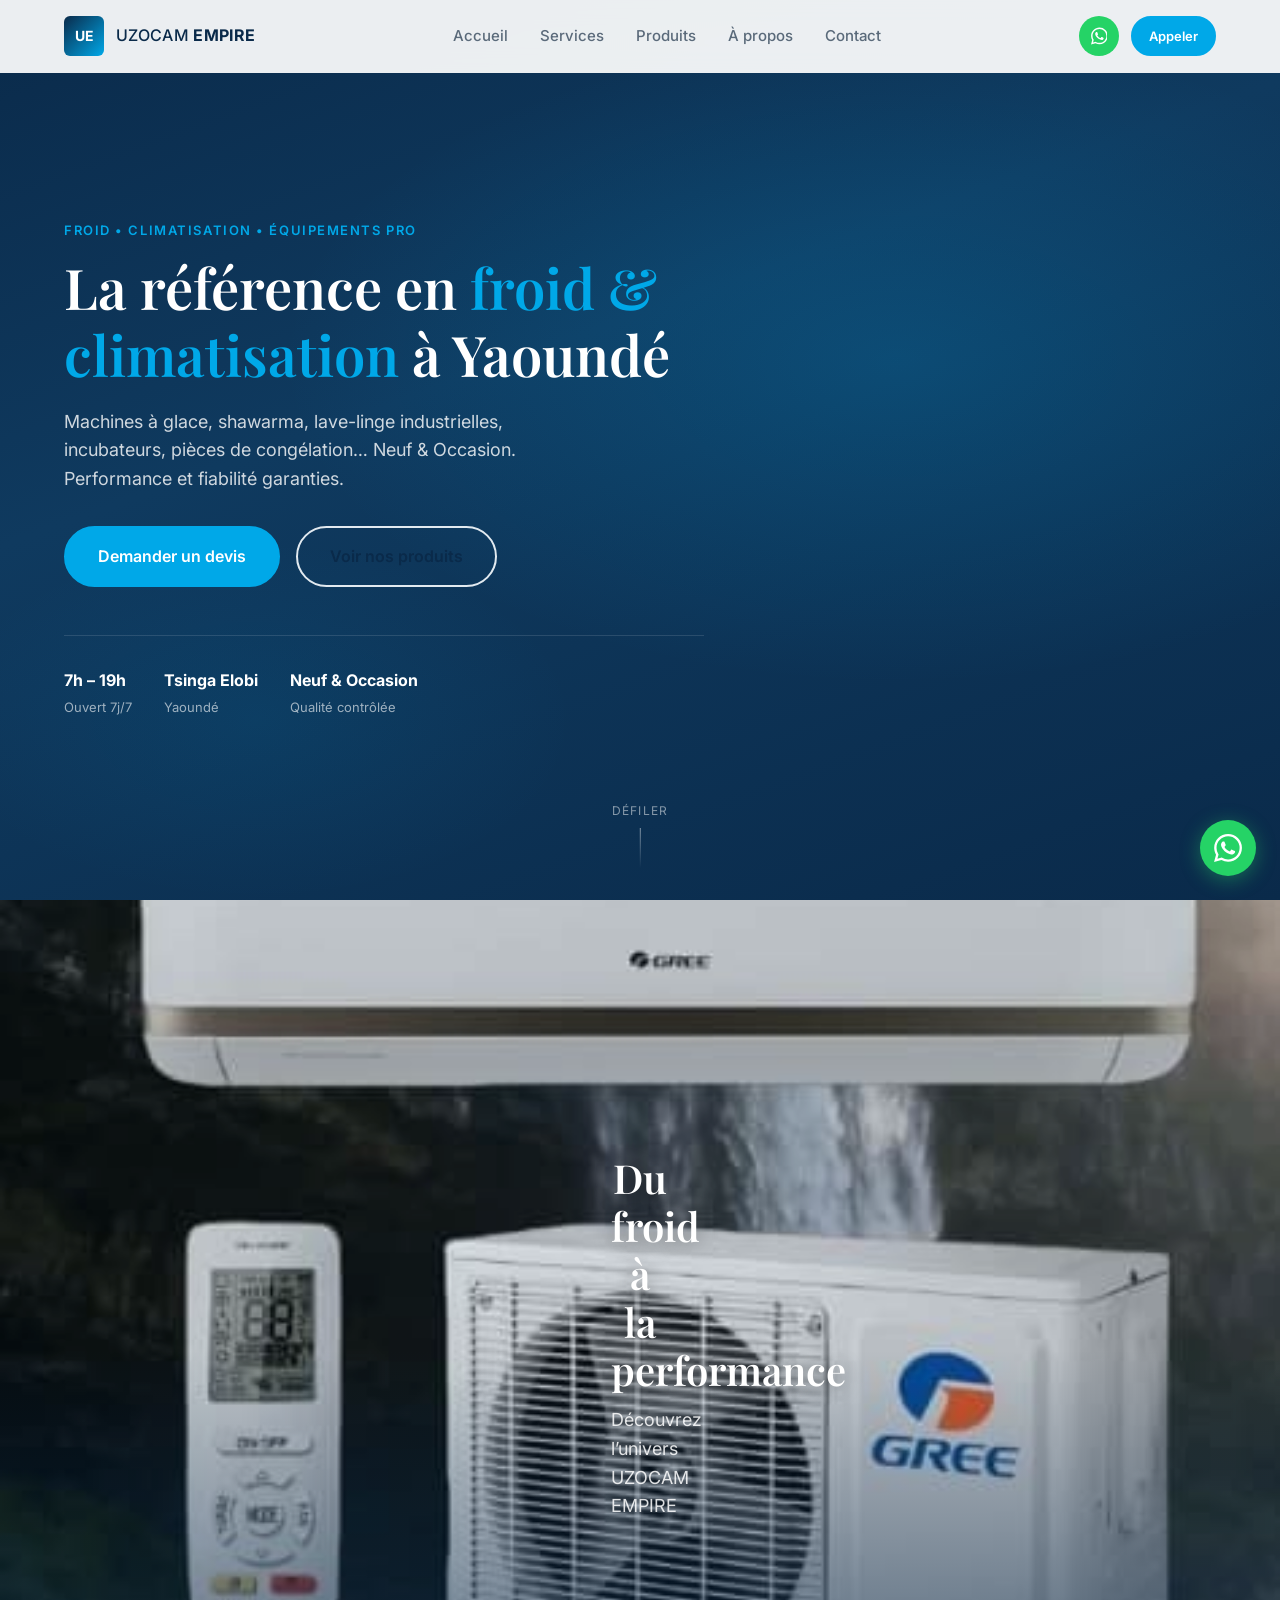
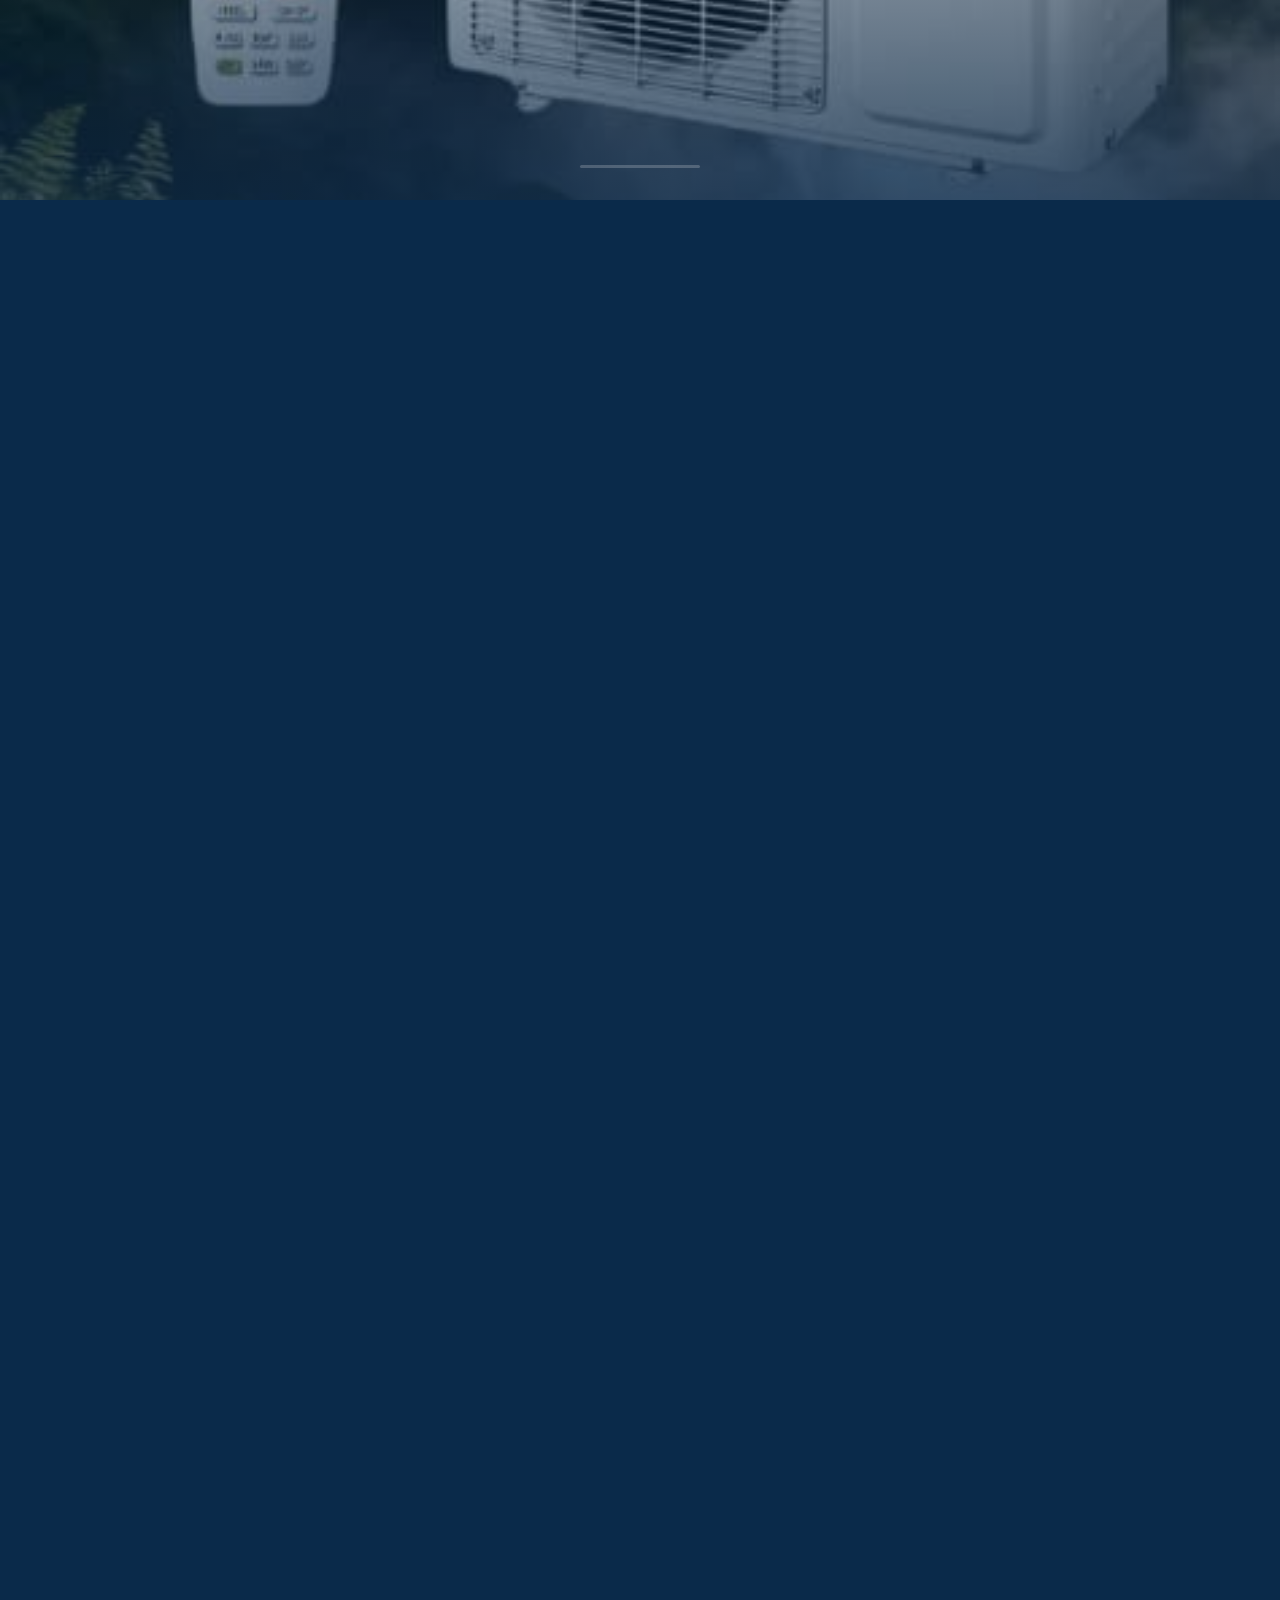
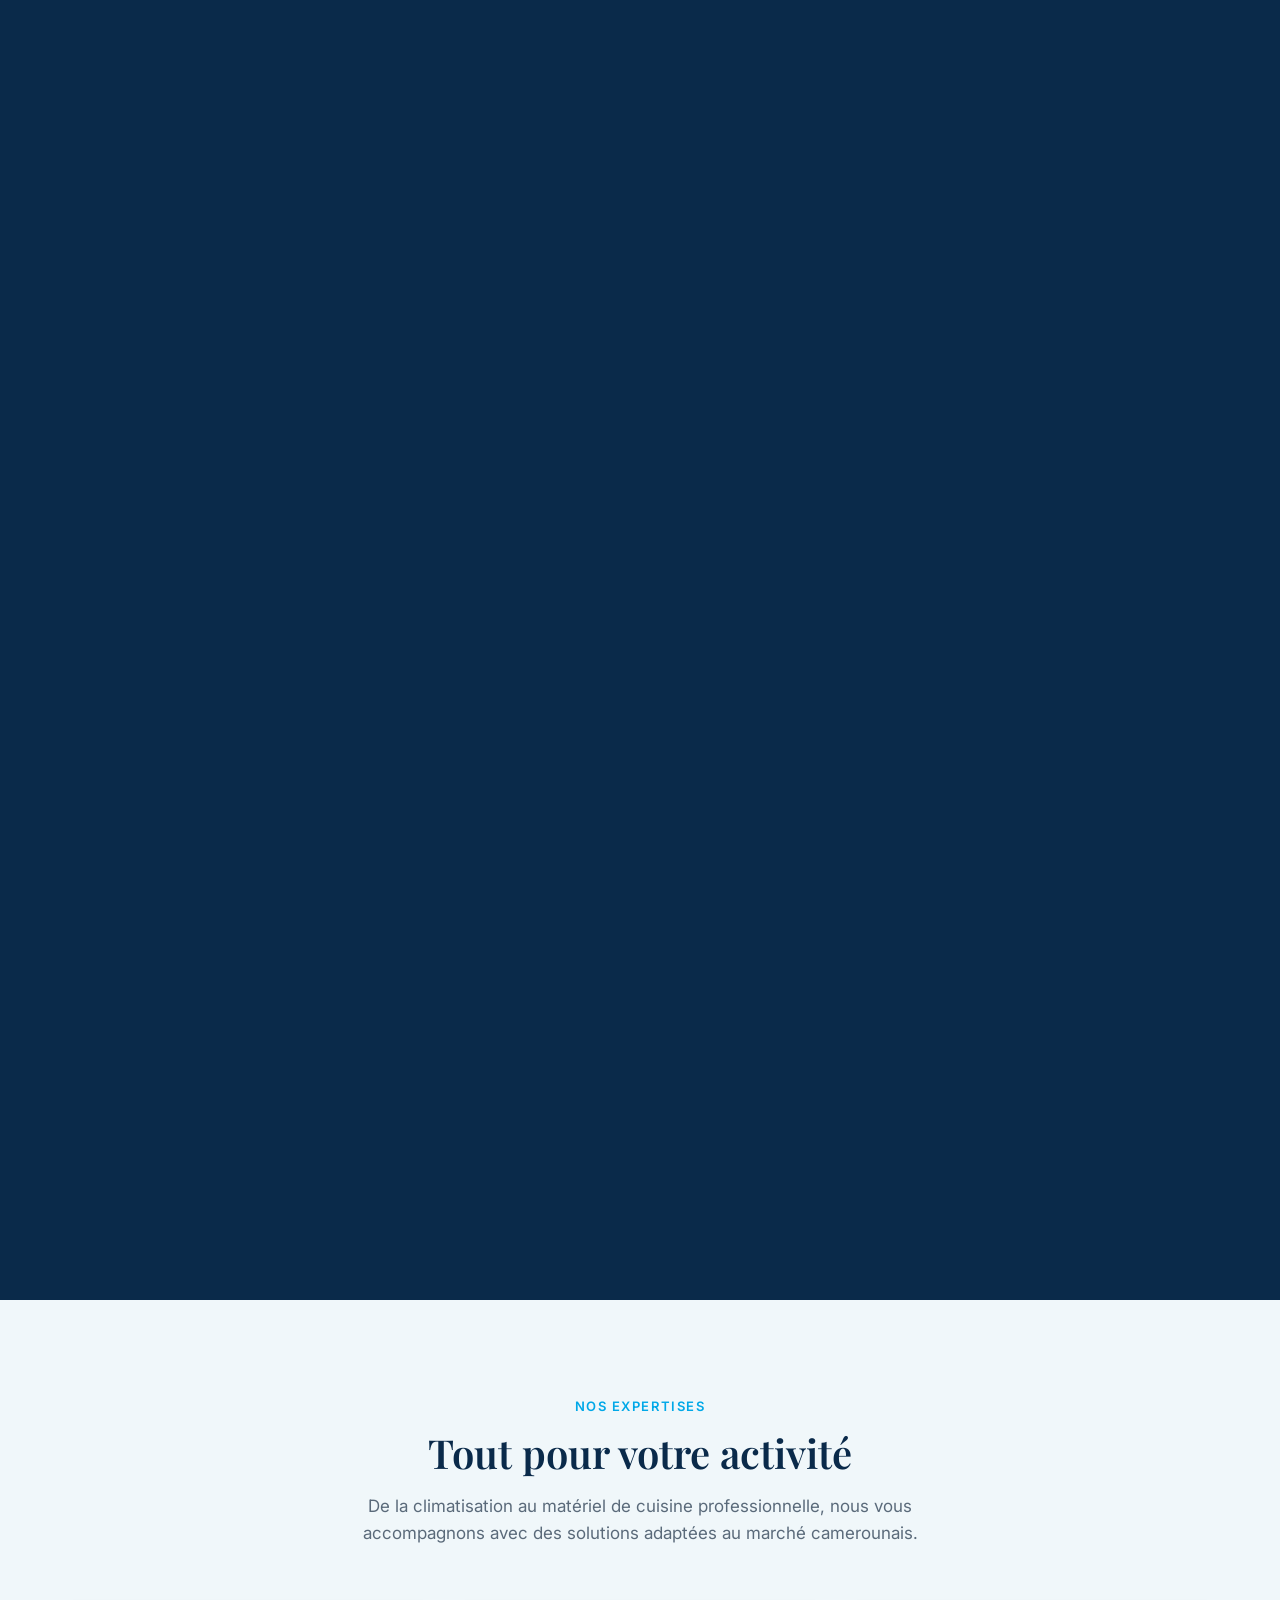
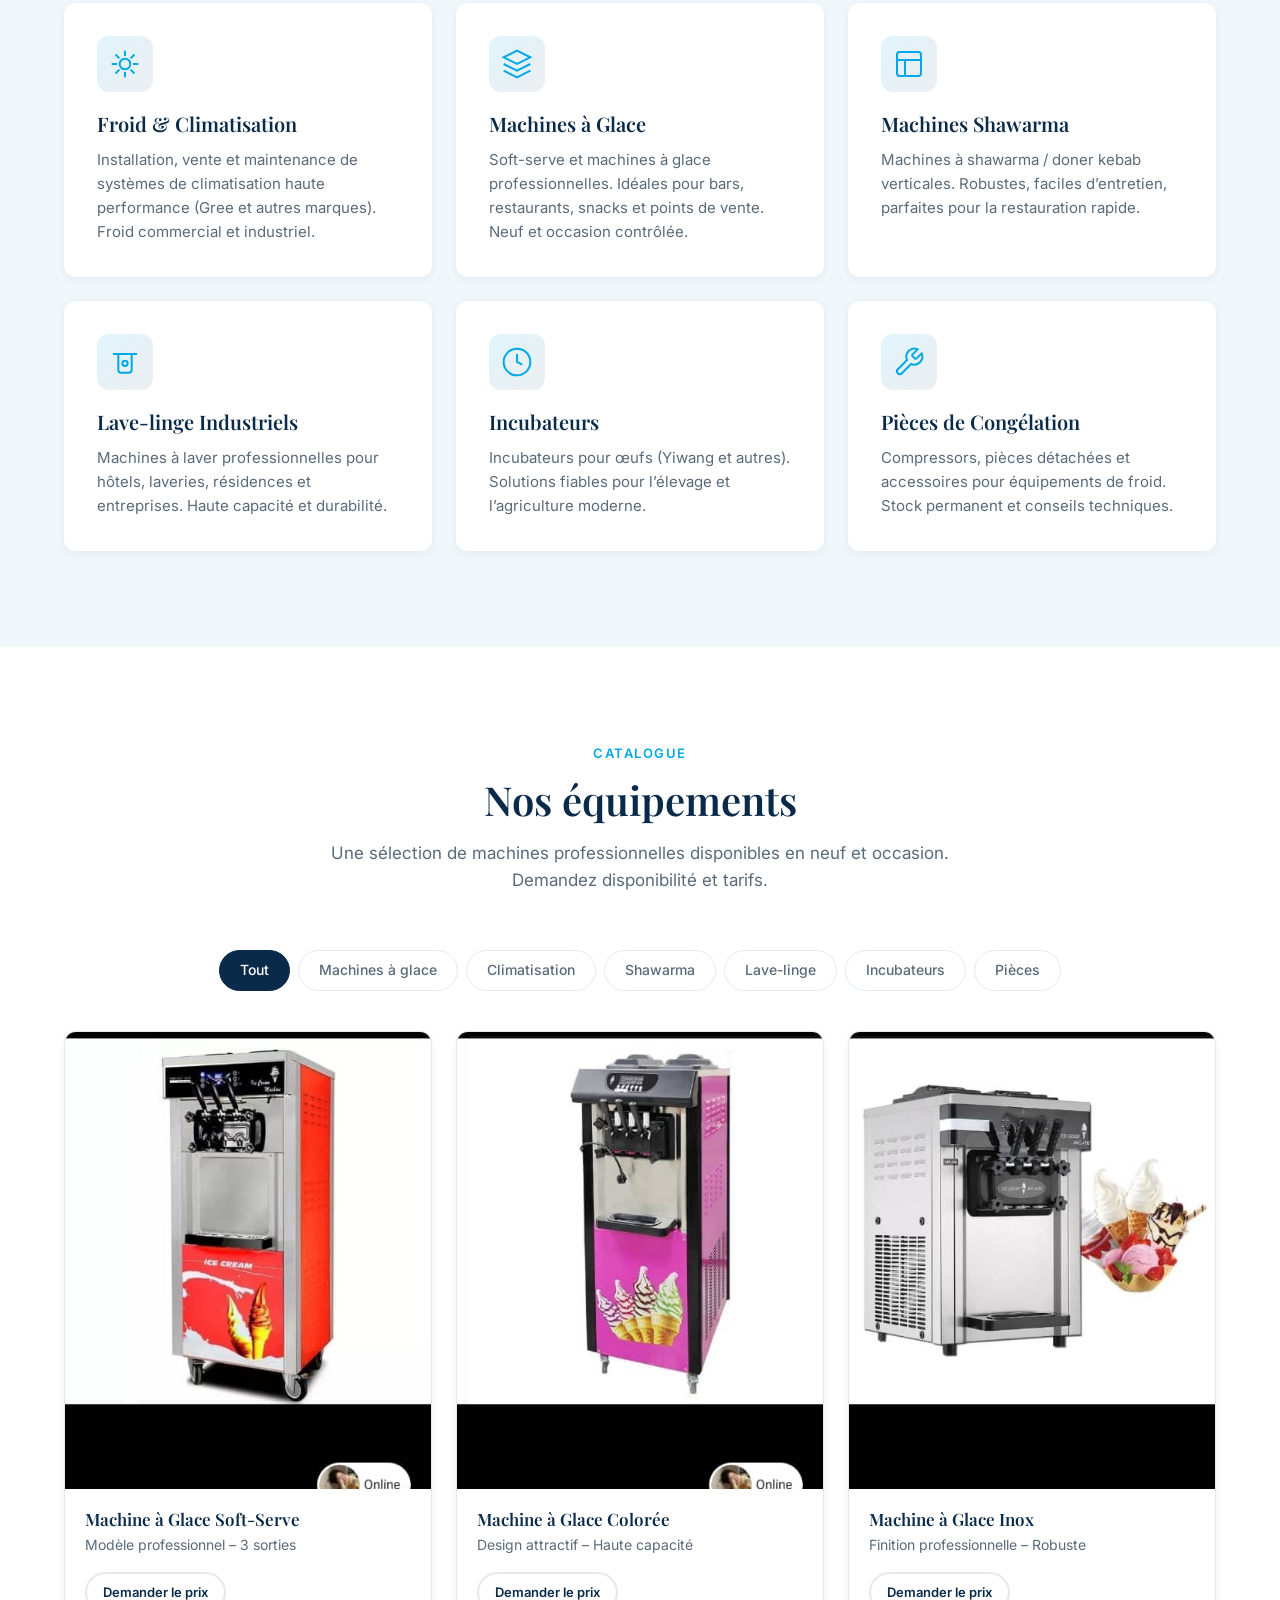
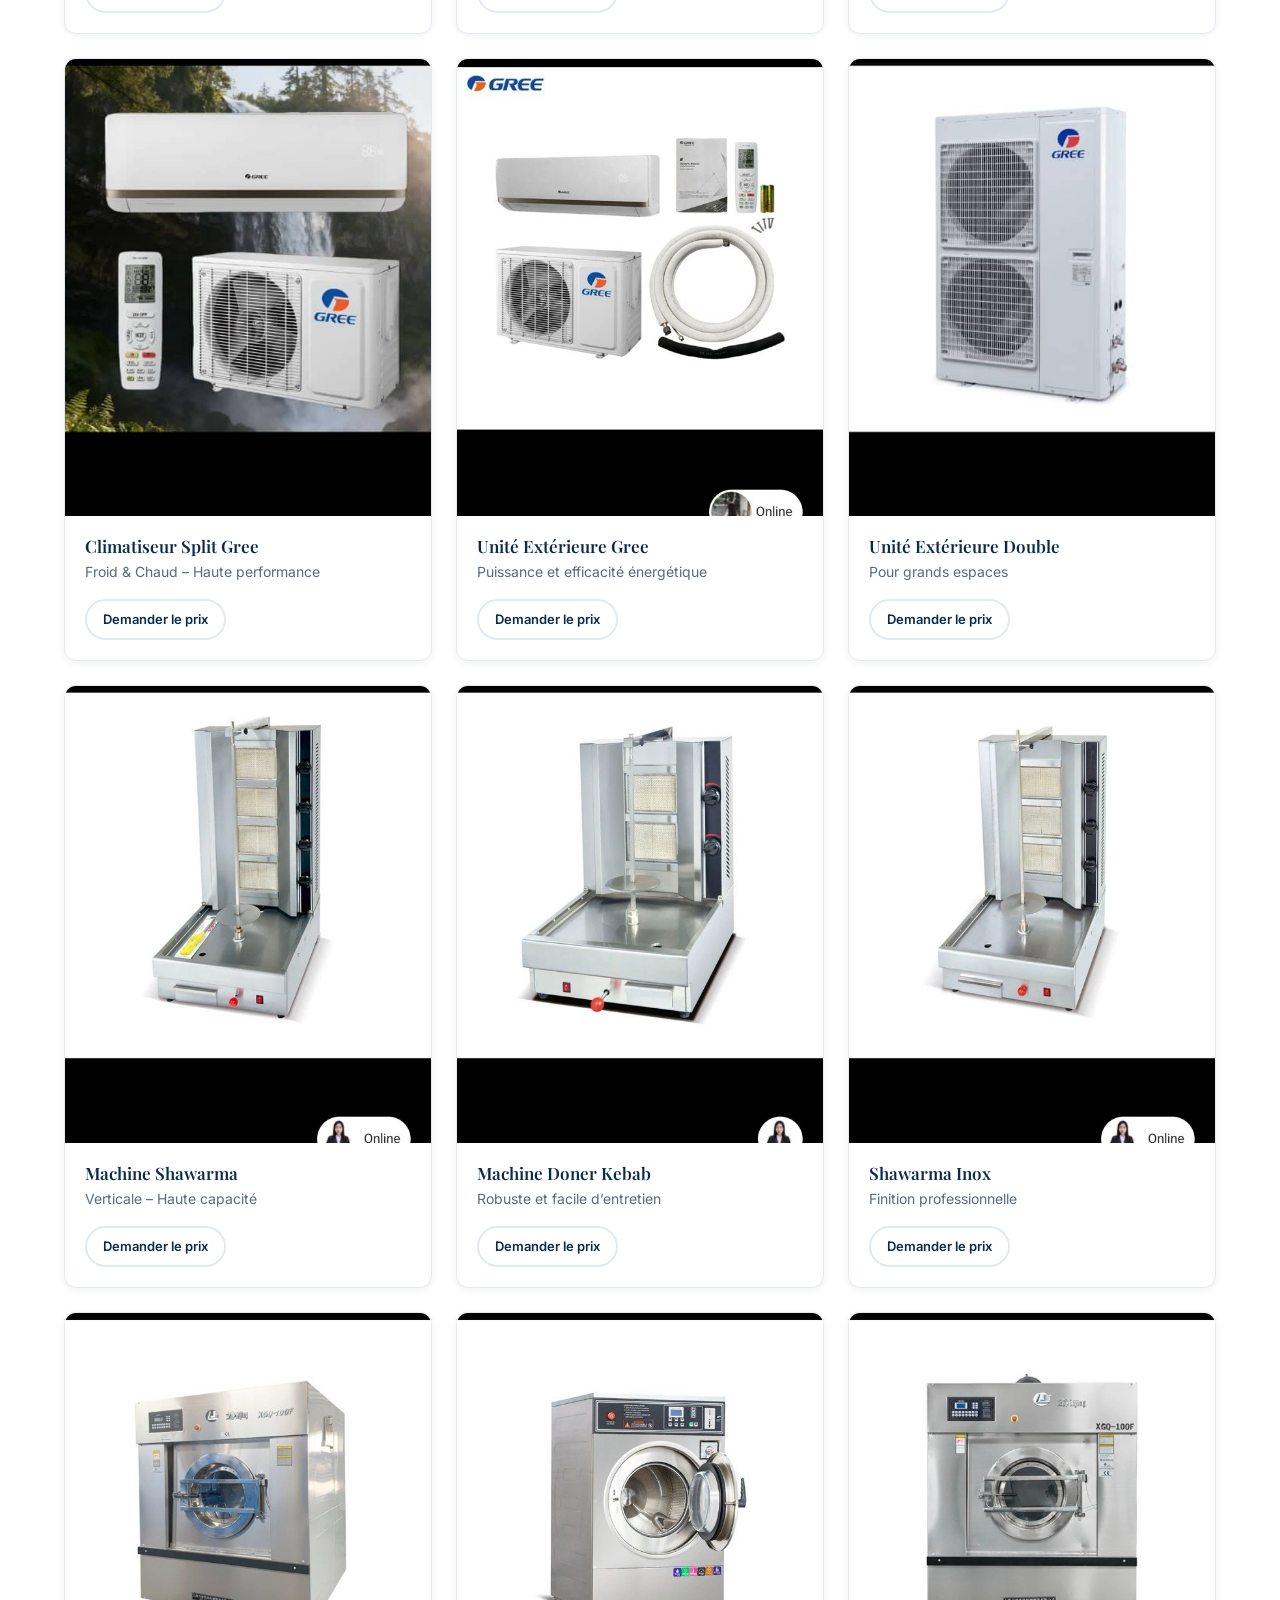
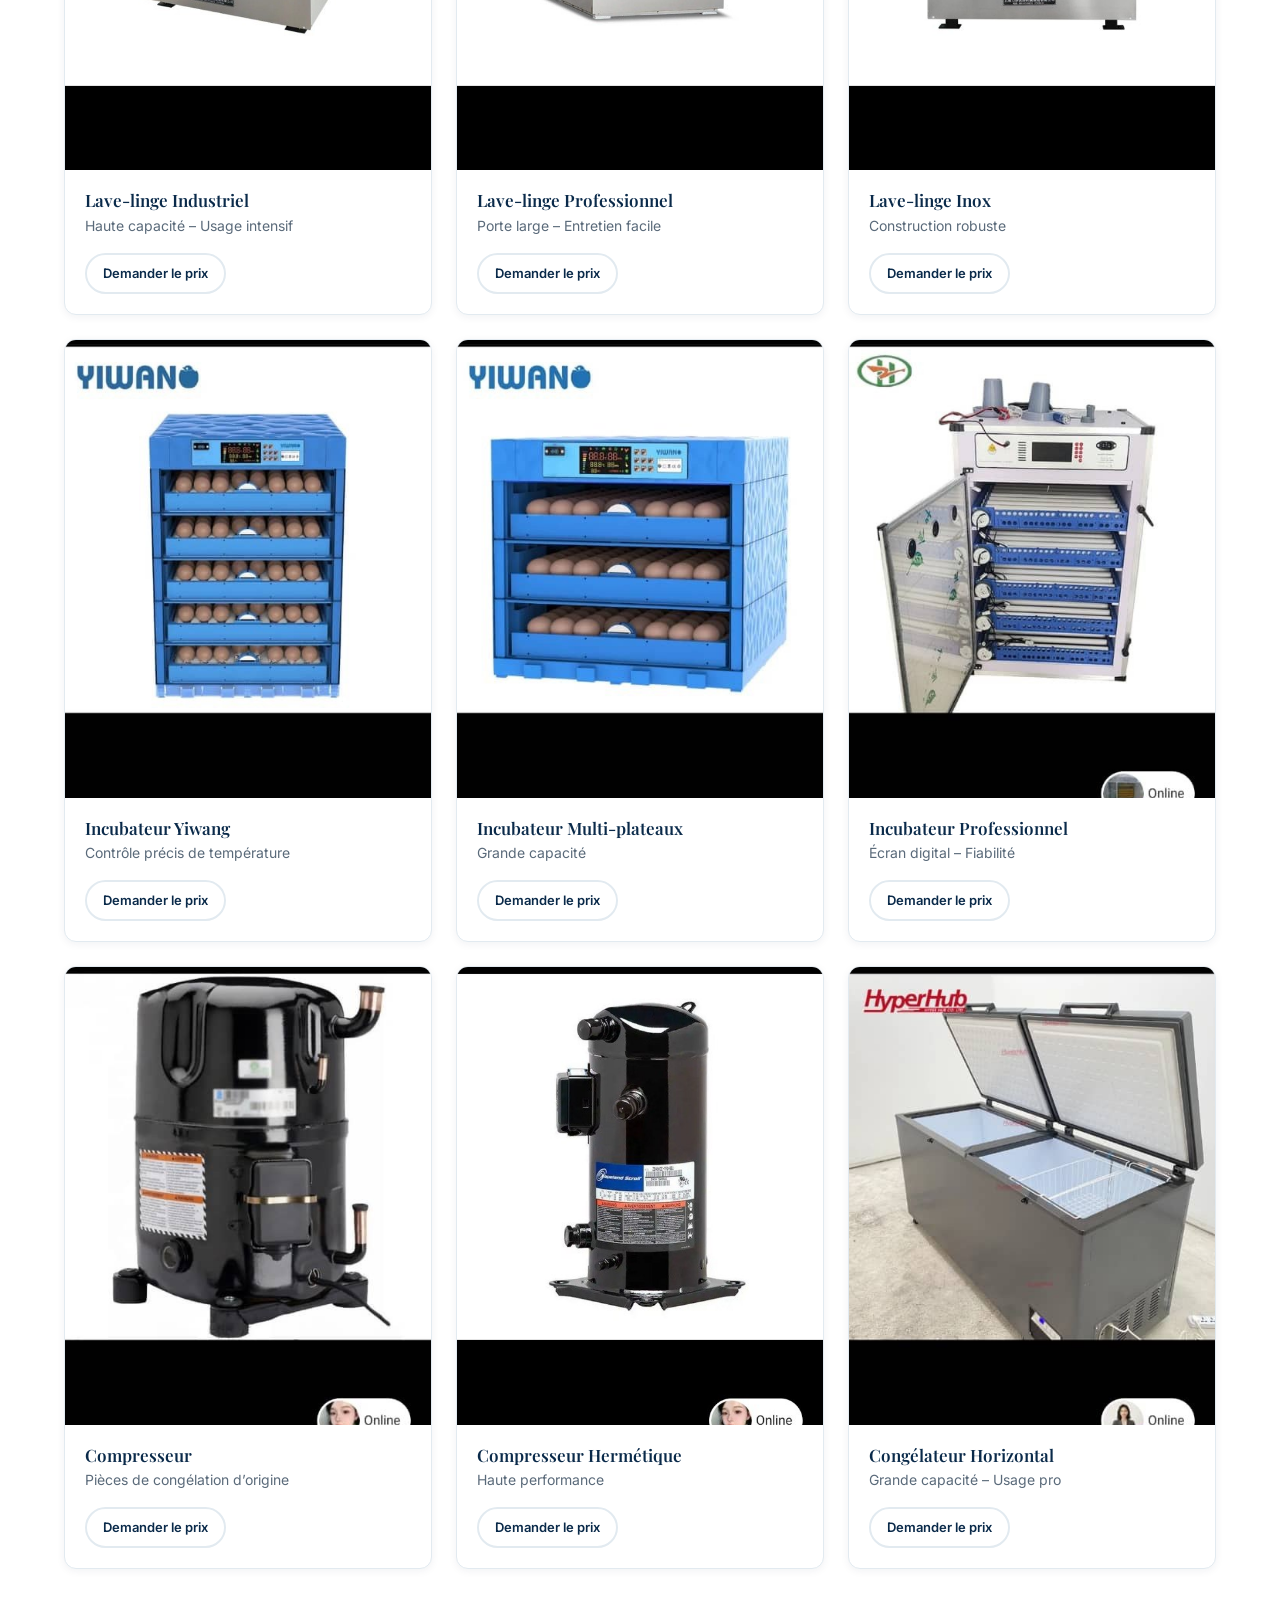
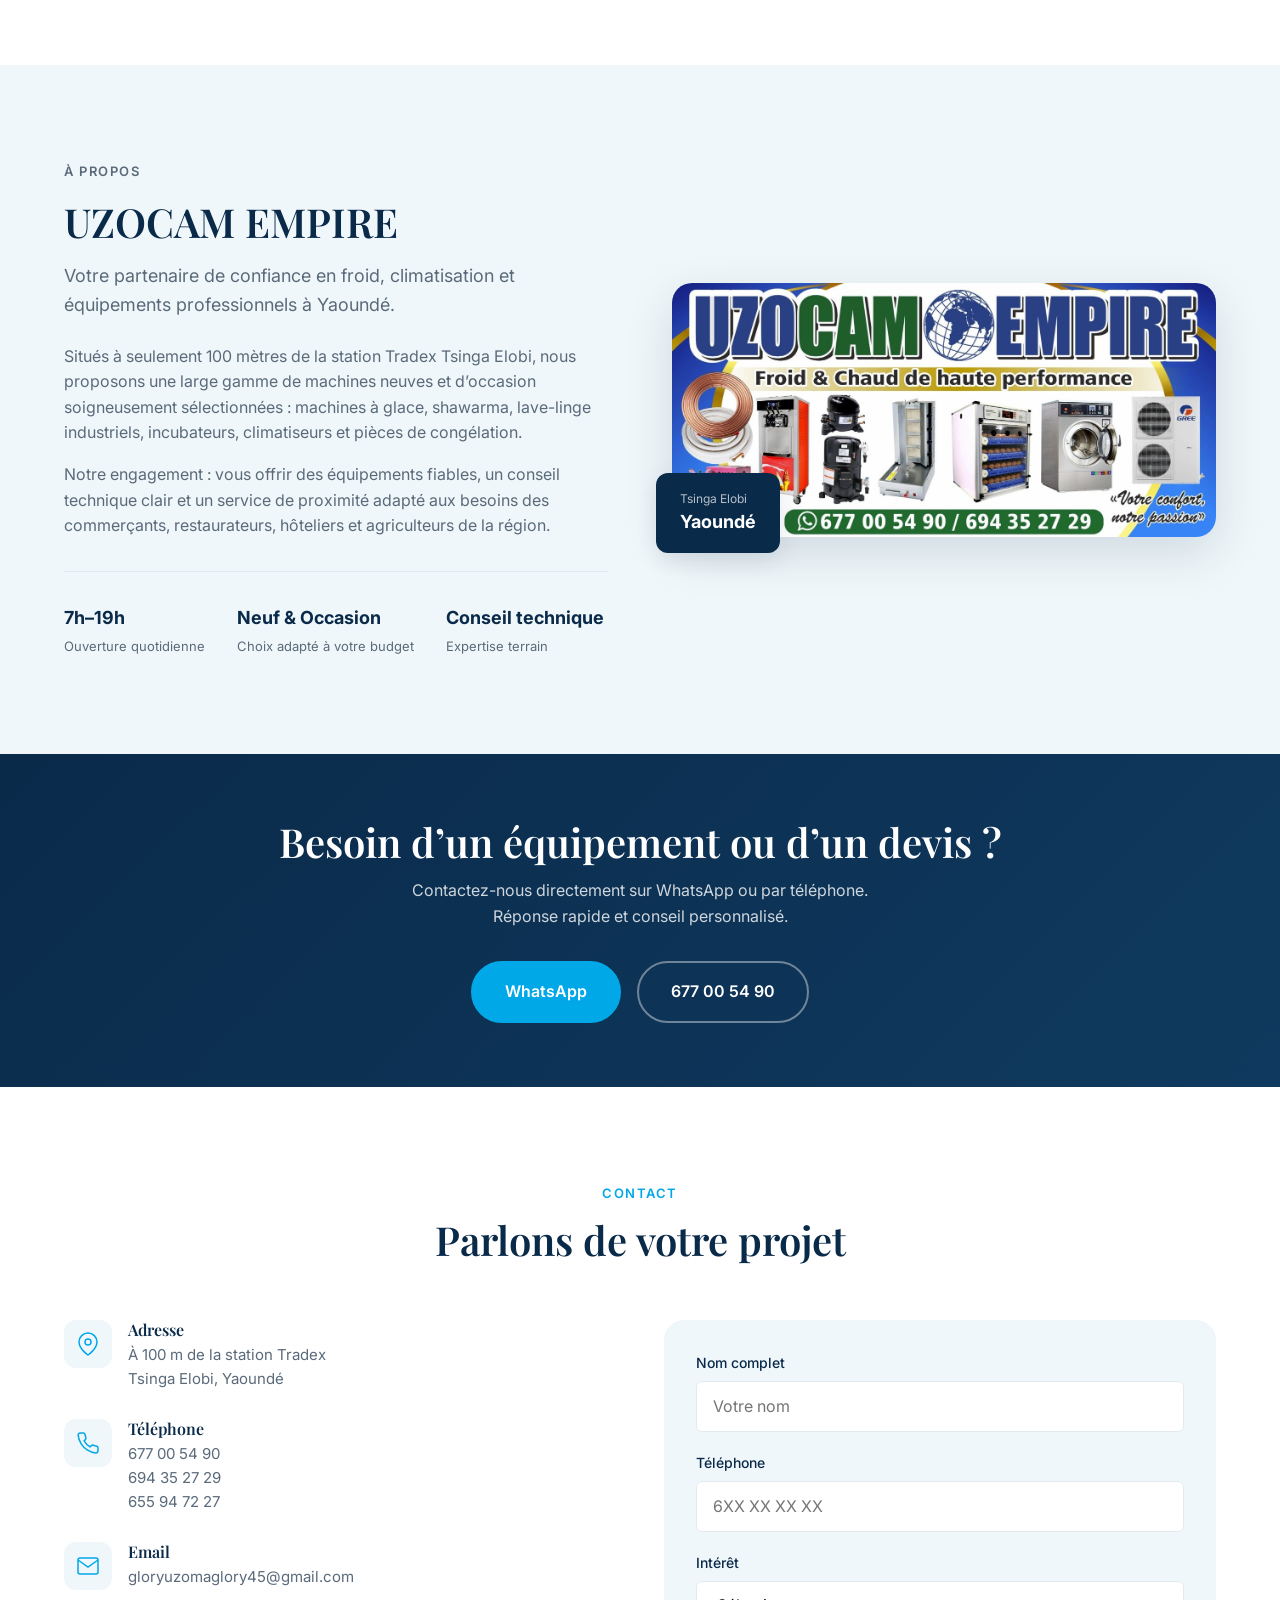
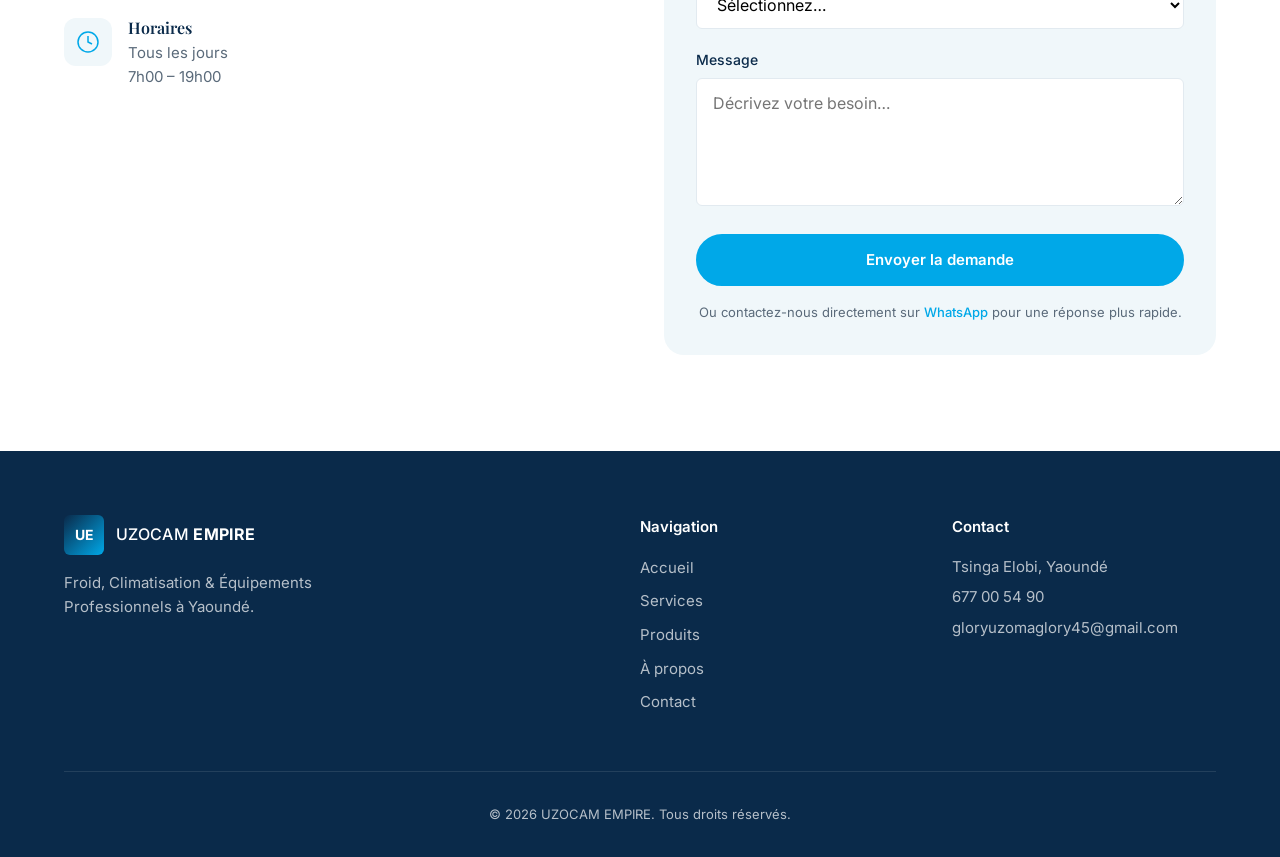
==== index.html @ 5bfda2d7 "premiere version" ====
<!DOCTYPE html>
<html lang="fr">
<head>
  <meta charset="UTF-8">
  <meta name="viewport" content="width=device-width, initial-scale=1.0">
  <title>UZOCAM EMPIRE | Froid, Climatisation & Équipements Professionnels – Yaoundé</title>
  <meta name="description" content="UZOCAM EMPIRE – Spécialiste Froid & Climatisation à Yaoundé. Vente de machines à glace, shawarma, lave-linge industrielles, incubateurs, pièces de congélation. Neuf & Occasion. Contactez-nous.">
  <meta name="keywords" content="froid, climatisation, machine à glace, shawarma, incubateur, lave linge industriel, Yaoundé, Cameroun, UZOCAM EMPIRE">
  <meta name="author" content="UZOCAM EMPIRE">
  <meta name="robots" content="index, follow">
  <link rel="canonical" href="https://uzocamempire.cm/">

  <!-- Open Graph -->
  <meta property="og:title" content="UZOCAM EMPIRE | Froid & Climatisation Yaoundé">
  <meta property="og:description" content="Votre partenaire de confiance pour le froid, la climatisation et les équipements professionnels à Yaoundé.">
  <meta property="og:type" content="website">
  <meta property="og:locale" content="fr_FR">
  <meta property="og:image" content="assets/images/banner2.jpg">

  <!-- Fonts -->
  <link rel="preconnect" href="https://fonts.googleapis.com">
  <link rel="preconnect" href="https://fonts.gstatic.com" crossorigin>
  <link href="https://fonts.googleapis.com/css2?family=Inter:wght@300;400;500;600;700&family=Playfair+Display:wght@500;600;700&display=swap" rel="stylesheet">

  <link rel="stylesheet" href="assets/css/styles.css">

  <!-- Structured Data -->
  <script type="application/ld+json">
  {
    "@context": "https://schema.org",
    "@type": "LocalBusiness",
    "name": "UZOCAM EMPIRE",
    "description": "Spécialiste Froid, Climatisation et Équipements Professionnels à Yaoundé",
    "url": "https://uzocamempire.cm",
    "telephone": ["+237677005490", "+237694352729", "+237655947227"],
    "email": "gloryuzomaglory45@gmail.com",
    "address": {
      "@type": "PostalAddress",
      "streetAddress": "À 100m de la station Tradex Tsinga Elobi",
      "addressLocality": "Yaoundé",
      "addressRegion": "Centre",
      "addressCountry": "CM"
    },
    "openingHours": "Mo-Su 07:00-19:00",
    "priceRange": "$$",
    "image": "assets/images/banner2.jpg"
  }
  </script>
</head>
<body>
  <!-- Skip link -->
  <a href="#main" class="skip-link">Aller au contenu</a>

  <!-- Header -->
  <header class="header" id="header">
    <div class="container header-inner">
      <a href="#" class="logo" aria-label="UZOCAM EMPIRE - Accueil">
        <span class="logo-mark">UE</span>
        <span class="logo-text">UZOCAM <strong>EMPIRE</strong></span>
      </a>
      <nav class="nav" id="nav" aria-label="Navigation principale">
        <ul>
          <li><a href="#accueil">Accueil</a></li>
          <li><a href="#services">Services</a></li>
          <li><a href="#produits">Produits</a></li>
          <li><a href="#apropos">À propos</a></li>
          <li><a href="#contact">Contact</a></li>
        </ul>
      </nav>
      <div class="header-actions">
        <a href="https://wa.me/237677005490" class="btn btn-whatsapp" target="_blank" rel="noopener" aria-label="WhatsApp">
          <svg width="20" height="20" viewBox="0 0 24 24" fill="currentColor"><path d="M17.472 14.382c-.297-.149-1.758-.867-2.03-.967-.273-.099-.471-.148-.67.15-.197.297-.767.966-.94 1.164-.173.199-.347.223-.644.075-.297-.15-1.255-.463-2.39-1.475-.883-.788-1.48-1.761-1.653-2.059-.173-.297-.018-.458.13-.606.134-.133.298-.347.446-.52.149-.174.198-.298.298-.497.099-.198.05-.371-.025-.52-.075-.149-.669-1.612-.916-2.207-.242-.579-.487-.5-.669-.51-.173-.008-.371-.01-.57-.01-.198 0-.52.074-.792.372-.272.297-1.04 1.016-1.04 2.479 0 1.462 1.065 2.875 1.213 3.074.149.198 2.096 3.2 5.077 4.487.709.306 1.262.489 1.694.625.712.227 1.36.195 1.871.118.571-.085 1.758-.719 2.006-1.413.248-.694.248-1.289.173-1.413-.074-.124-.272-.198-.57-.347m-5.421 7.403h-.004a9.87 9.87 0 01-5.031-1.378l-.361-.214-3.741.982.998-3.648-.235-.374a9.86 9.86 0 01-1.51-5.26c.001-5.45 4.436-9.884 9.888-9.884 2.64 0 5.122 1.03 6.988 2.898a9.825 9.825 0 012.893 6.994c-.003 5.45-4.435 9.884-9.885 9.884m8.413-18.297A11.815 11.815 0 0012.05 0C5.495 0 .16 5.335.157 11.892c0 2.096.547 4.142 1.588 5.945L.057 24l6.305-1.654a11.882 11.882 0 005.683 1.448h.005c6.554 0 11.89-5.335 11.893-11.893a11.821 11.821 0 00-3.48-8.413z"/></svg>
        </a>
        <a href="tel:+237677005490" class="btn btn-primary btn-sm">Appeler</a>
        <button class="nav-toggle" id="navToggle" aria-label="Menu" aria-expanded="false">
          <span></span><span></span><span></span>
        </button>
      </div>
    </div>
  </header>

  <main id="main">
    <!-- HERO -->
    <section class="hero" id="accueil">
      <div class="hero-bg">
        <div class="hero-gradient"></div>
      </div>
      <div class="container hero-content">
        <div class="hero-text">
          <p class="eyebrow">Froid • Climatisation • Équipements Pro</p>
          <h1>La référence en <span>froid & climatisation</span> à Yaoundé</h1>
          <p class="hero-sub">Machines à glace, shawarma, lave-linge industrielles, incubateurs, pièces de congélation… Neuf & Occasion. Performance et fiabilité garanties.</p>
          <div class="hero-cta">
            <a href="https://wa.me/237677005490?text=Bonjour%20UZOCAM%20EMPIRE%2C%20je%20souhaite%20des%20informations" class="btn btn-primary btn-lg" target="_blank" rel="noopener">
              Demander un devis
            </a>
            <a href="#produits" class="btn btn-outline btn-lg">Voir nos produits</a>
          </div>
          <div class="hero-trust">
            <div class="trust-item">
              <strong>7h – 19h</strong>
              <span>Ouvert 7j/7</span>
            </div>
            <div class="trust-item">
              <strong>Tsinga Elobi</strong>
              <span>Yaoundé</span>
            </div>
            <div class="trust-item">
              <strong>Neuf & Occasion</strong>
              <span>Qualité contrôlée</span>
            </div>
          </div>
        </div>
      </div>
      <div class="scroll-indicator" aria-hidden="true">
        <span>Défiler</span>
        <div class="scroll-line"></div>
      </div>
    </section>

    <!-- CINEMATIC SCROLL SECTION -->
    <section class="cinematic" id="cinematic" aria-label="Expérience visuelle des équipements">
      <div class="cinematic-sticky">
        <canvas id="sequenceCanvas" aria-hidden="true"></canvas>
        <div class="cinematic-overlay">
          <div class="cinematic-text" data-step="0">
            <h2>Du froid à la performance</h2>
            <p>Découvrez l’univers UZOCAM EMPIRE</p>
          </div>
          <div class="cinematic-text" data-step="1">
            <h2>Machines à glace</h2>
            <p>Professionnelles, fiables, rentables</p>
          </div>
          <div class="cinematic-text" data-step="2">
            <h2>Climatisation haute performance</h2>
            <p>Froid & chaud pour tous vos espaces</p>
          </div>
          <div class="cinematic-text" data-step="3">
            <h2>Équipements commerciaux</h2>
            <p>Shawarma, lave-linge, incubateurs…</p>
          </div>
          <div class="cinematic-text" data-step="4">
            <h2>Votre succès commence ici</h2>
            <a href="https://wa.me/237677005490" class="btn btn-primary" target="_blank" rel="noopener">Contactez-nous</a>
          </div>
        </div>
        <div class="cinematic-progress" aria-hidden="true">
          <div class="progress-bar" id="progressBar"></div>
        </div>
      </div>
    </section>

    <!-- SERVICES -->
    <section class="services" id="services">
      <div class="container">
        <div class="section-header">
          <p class="eyebrow">Nos expertises</p>
          <h2>Tout pour votre activité</h2>
          <p class="section-desc">De la climatisation au matériel de cuisine professionnelle, nous vous accompagnons avec des solutions adaptées au marché camerounais.</p>
        </div>
        <div class="services-grid">
          <article class="service-card">
            <div class="service-icon">
              <svg width="32" height="32" viewBox="0 0 24 24" fill="none" stroke="currentColor" stroke-width="1.5"><path d="M12 2v4M12 18v4M4.93 4.93l2.83 2.83M16.24 16.24l2.83 2.83M2 12h4M18 12h4M4.93 19.07l2.83-2.83M16.24 7.76l2.83-2.83"/><circle cx="12" cy="12" r="4"/></svg>
            </div>
            <h3>Froid & Climatisation</h3>
            <p>Installation, vente et maintenance de systèmes de climatisation haute performance (Gree et autres marques). Froid commercial et industriel.</p>
          </article>
          <article class="service-card">
            <div class="service-icon">
              <svg width="32" height="32" viewBox="0 0 24 24" fill="none" stroke="currentColor" stroke-width="1.5"><path d="M12 2L2 7l10 5 10-5-10-5z"/><path d="M2 17l10 5 10-5M2 12l10 5 10-5"/></svg>
            </div>
            <h3>Machines à Glace</h3>
            <p>Soft-serve et machines à glace professionnelles. Idéales pour bars, restaurants, snacks et points de vente. Neuf et occasion contrôlée.</p>
          </article>
          <article class="service-card">
            <div class="service-icon">
              <svg width="32" height="32" viewBox="0 0 24 24" fill="none" stroke="currentColor" stroke-width="1.5"><rect x="3" y="3" width="18" height="18" rx="2"/><path d="M3 9h18M9 21V9"/></svg>
            </div>
            <h3>Machines Shawarma</h3>
            <p>Machines à shawarma / doner kebab verticales. Robustes, faciles d’entretien, parfaites pour la restauration rapide.</p>
          </article>
          <article class="service-card">
            <div class="service-icon">
              <svg width="32" height="32" viewBox="0 0 24 24" fill="none" stroke="currentColor" stroke-width="1.5"><path d="M3 6h18M7 6v12a2 2 0 002 2h6a2 2 0 002-2V6"/><circle cx="12" cy="13" r="2"/></svg>
            </div>
            <h3>Lave-linge Industriels</h3>
            <p>Machines à laver professionnelles pour hôtels, laveries, résidences et entreprises. Haute capacité et durabilité.</p>
          </article>
          <article class="service-card">
            <div class="service-icon">
              <svg width="32" height="32" viewBox="0 0 24 24" fill="none" stroke="currentColor" stroke-width="1.5"><path d="M12 2a10 10 0 0110 10c0 5.5-4.5 10-10 10S2 17.5 2 12 6.5 2 12 2z"/><path d="M12 6v6l4 2"/></svg>
            </div>
            <h3>Incubateurs</h3>
            <p>Incubateurs pour œufs (Yiwang et autres). Solutions fiables pour l’élevage et l’agriculture moderne.</p>
          </article>
          <article class="service-card">
            <div class="service-icon">
              <svg width="32" height="32" viewBox="0 0 24 24" fill="none" stroke="currentColor" stroke-width="1.5"><path d="M14.7 6.3a1 1 0 000 1.4l1.6 1.6a1 1 0 001.4 0l3.77-3.77a6 6 0 01-7.94 7.94l-6.91 6.91a2.12 2.12 0 01-3-3l6.91-6.91a6 6 0 017.94-7.94l-3.76 3.76z"/></svg>
            </div>
            <h3>Pièces de Congélation</h3>
            <p>Compressors, pièces détachées et accessoires pour équipements de froid. Stock permanent et conseils techniques.</p>
          </article>
        </div>
      </div>
    </section>

    <!-- PRODUCTS GALLERY -->
    <section class="products" id="produits">
      <div class="container">
        <div class="section-header">
          <p class="eyebrow">Catalogue</p>
          <h2>Nos équipements</h2>
          <p class="section-desc">Une sélection de machines professionnelles disponibles en neuf et occasion. Demandez disponibilité et tarifs.</p>
        </div>

        <div class="filter-bar" role="tablist" aria-label="Filtrer les produits">
          <button class="filter-btn active" data-filter="all" role="tab" aria-selected="true">Tout</button>
          <button class="filter-btn" data-filter="glace" role="tab">Machines à glace</button>
          <button class="filter-btn" data-filter="clim" role="tab">Climatisation</button>
          <button class="filter-btn" data-filter="shawarma" role="tab">Shawarma</button>
          <button class="filter-btn" data-filter="lave" role="tab">Lave-linge</button>
          <button class="filter-btn" data-filter="incub" role="tab">Incubateurs</button>
          <button class="filter-btn" data-filter="pieces" role="tab">Pièces</button>
        </div>

        <div class="products-grid" id="productsGrid">
          <!-- Glace -->
          <article class="product-card" data-category="glace">
            <div class="product-img">
              <img src="assets/images/glace1.jpg" alt="Machine à glace soft-serve rouge professionnelle" loading="lazy" width="400" height="500">
            </div>
            <div class="product-info">
              <h3>Machine à Glace Soft-Serve</h3>
              <p>Modèle professionnel – 3 sorties</p>
              <a href="https://wa.me/237677005490?text=Je%20suis%20intéressé%20par%20la%20machine%20à%20glace" class="btn btn-sm btn-outline" target="_blank" rel="noopener">Demander le prix</a>
            </div>
          </article>
          <article class="product-card" data-category="glace">
            <div class="product-img">
              <img src="assets/images/glace2.jpg" alt="Machine à glace soft-serve rose" loading="lazy" width="400" height="500">
            </div>
            <div class="product-info">
              <h3>Machine à Glace Colorée</h3>
              <p>Design attractif – Haute capacité</p>
              <a href="https://wa.me/237677005490?text=Je%20suis%20intéressé%20par%20la%20machine%20à%20glace" class="btn btn-sm btn-outline" target="_blank" rel="noopener">Demander le prix</a>
            </div>
          </article>
          <article class="product-card" data-category="glace">
            <div class="product-img">
              <img src="assets/images/glace3.jpg" alt="Machine à glace inox professionnelle" loading="lazy" width="400" height="500">
            </div>
            <div class="product-info">
              <h3>Machine à Glace Inox</h3>
              <p>Finition professionnelle – Robuste</p>
              <a href="https://wa.me/237677005490?text=Je%20suis%20intéressé%20par%20la%20machine%20à%20glace" class="btn btn-sm btn-outline" target="_blank" rel="noopener">Demander le prix</a>
            </div>
          </article>

          <!-- Climatisation -->
          <article class="product-card" data-category="clim">
            <div class="product-img">
              <img src="assets/images/clim1.jpg" alt="Climatiseur split Gree mural" loading="lazy" width="400" height="500">
            </div>
            <div class="product-info">
              <h3>Climatiseur Split Gree</h3>
              <p>Froid & Chaud – Haute performance</p>
              <a href="https://wa.me/237677005490?text=Je%20suis%20intéressé%20par%20un%20climatiseur%20Gree" class="btn btn-sm btn-outline" target="_blank" rel="noopener">Demander le prix</a>
            </div>
          </article>
          <article class="product-card" data-category="clim">
            <div class="product-img">
              <img src="assets/images/clim2.jpg" alt="Unité extérieure climatisation Gree" loading="lazy" width="400" height="500">
            </div>
            <div class="product-info">
              <h3>Unité Extérieure Gree</h3>
              <p>Puissance et efficacité énergétique</p>
              <a href="https://wa.me/237677005490?text=Je%20suis%20intéressé%20par%20une%20unité%20extérieure" class="btn btn-sm btn-outline" target="_blank" rel="noopener">Demander le prix</a>
            </div>
          </article>
          <article class="product-card" data-category="clim">
            <div class="product-img">
              <img src="assets/images/clim3.jpg" alt="Unité extérieure double ventilateur" loading="lazy" width="400" height="500">
            </div>
            <div class="product-info">
              <h3>Unité Extérieure Double</h3>
              <p>Pour grands espaces</p>
              <a href="https://wa.me/237677005490?text=Je%20suis%20intéressé%20par%20une%20unité%20extérieure" class="btn btn-sm btn-outline" target="_blank" rel="noopener">Demander le prix</a>
            </div>
          </article>

          <!-- Shawarma -->
          <article class="product-card" data-category="shawarma">
            <div class="product-img">
              <img src="assets/images/shawarma1.jpg" alt="Machine shawarma verticale professionnelle" loading="lazy" width="400" height="500">
            </div>
            <div class="product-info">
              <h3>Machine Shawarma</h3>
              <p>Verticale – Haute capacité</p>
              <a href="https://wa.me/237677005490?text=Je%20suis%20intéressé%20par%20une%20machine%20shawarma" class="btn btn-sm btn-outline" target="_blank" rel="noopener">Demander le prix</a>
            </div>
          </article>
          <article class="product-card" data-category="shawarma">
            <div class="product-img">
              <img src="assets/images/shawarma2.jpg" alt="Machine doner kebab" loading="lazy" width="400" height="500">
            </div>
            <div class="product-info">
              <h3>Machine Doner Kebab</h3>
              <p>Robuste et facile d’entretien</p>
              <a href="https://wa.me/237677005490?text=Je%20suis%20intéressé%20par%20une%20machine%20shawarma" class="btn btn-sm btn-outline" target="_blank" rel="noopener">Demander le prix</a>
            </div>
          </article>
          <article class="product-card" data-category="shawarma">
            <div class="product-img">
              <img src="assets/images/shawarma3.jpg" alt="Machine shawarma inox" loading="lazy" width="400" height="500">
            </div>
            <div class="product-info">
              <h3>Shawarma Inox</h3>
              <p>Finition professionnelle</p>
              <a href="https://wa.me/237677005490?text=Je%20suis%20intéressé%20par%20une%20machine%20shawarma" class="btn btn-sm btn-outline" target="_blank" rel="noopener">Demander le prix</a>
            </div>
          </article>

          <!-- Lave-linge -->
          <article class="product-card" data-category="lave">
            <div class="product-img">
              <img src="assets/images/lave1.jpg" alt="Lave-linge industriel à chargement frontal" loading="lazy" width="400" height="500">
            </div>
            <div class="product-info">
              <h3>Lave-linge Industriel</h3>
              <p>Haute capacité – Usage intensif</p>
              <a href="https://wa.me/237677005490?text=Je%20suis%20intéressé%20par%20un%20lave-linge%20industriel" class="btn btn-sm btn-outline" target="_blank" rel="noopener">Demander le prix</a>
            </div>
          </article>
          <article class="product-card" data-category="lave">
            <div class="product-img">
              <img src="assets/images/lave2.jpg" alt="Lave-linge professionnel porte ouverte" loading="lazy" width="400" height="500">
            </div>
            <div class="product-info">
              <h3>Lave-linge Professionnel</h3>
              <p>Porte large – Entretien facile</p>
              <a href="https://wa.me/237677005490?text=Je%20suis%20intéressé%20par%20un%20lave-linge%20industriel" class="btn btn-sm btn-outline" target="_blank" rel="noopener">Demander le prix</a>
            </div>
          </article>
          <article class="product-card" data-category="lave">
            <div class="product-img">
              <img src="assets/images/lave3.jpg" alt="Lave-linge industriel inox" loading="lazy" width="400" height="500">
            </div>
            <div class="product-info">
              <h3>Lave-linge Inox</h3>
              <p>Construction robuste</p>
              <a href="https://wa.me/237677005490?text=Je%20suis%20intéressé%20par%20un%20lave-linge%20industriel" class="btn btn-sm btn-outline" target="_blank" rel="noopener">Demander le prix</a>
            </div>
          </article>

          <!-- Incubateurs -->
          <article class="product-card" data-category="incub">
            <div class="product-img">
              <img src="assets/images/incub1.jpg" alt="Incubateur Yiwang pour œufs" loading="lazy" width="400" height="500">
            </div>
            <div class="product-info">
              <h3>Incubateur Yiwang</h3>
              <p>Contrôle précis de température</p>
              <a href="https://wa.me/237677005490?text=Je%20suis%20intéressé%20par%20un%20incubateur" class="btn btn-sm btn-outline" target="_blank" rel="noopener">Demander le prix</a>
            </div>
          </article>
          <article class="product-card" data-category="incub">
            <div class="product-img">
              <img src="assets/images/incub2.jpg" alt="Incubateur multi-plateaux" loading="lazy" width="400" height="500">
            </div>
            <div class="product-info">
              <h3>Incubateur Multi-plateaux</h3>
              <p>Grande capacité</p>
              <a href="https://wa.me/237677005490?text=Je%20suis%20intéressé%20par%20un%20incubateur" class="btn btn-sm btn-outline" target="_blank" rel="noopener">Demander le prix</a>
            </div>
          </article>
          <article class="product-card" data-category="incub">
            <div class="product-img">
              <img src="assets/images/incub3.jpg" alt="Incubateur professionnel avec écran" loading="lazy" width="400" height="500">
            </div>
            <div class="product-info">
              <h3>Incubateur Professionnel</h3>
              <p>Écran digital – Fiabilité</p>
              <a href="https://wa.me/237677005490?text=Je%20suis%20intéressé%20par%20un%20incubateur" class="btn btn-sm btn-outline" target="_blank" rel="noopener">Demander le prix</a>
            </div>
          </article>

          <!-- Pièces -->
          <article class="product-card" data-category="pieces">
            <div class="product-img">
              <img src="assets/images/comp1.jpg" alt="Compresseur de réfrigération" loading="lazy" width="400" height="500">
            </div>
            <div class="product-info">
              <h3>Compresseur</h3>
              <p>Pièces de congélation d’origine</p>
              <a href="https://wa.me/237677005490?text=Je%20cherche%20des%20pièces%20de%20congélation" class="btn btn-sm btn-outline" target="_blank" rel="noopener">Demander le prix</a>
            </div>
          </article>
          <article class="product-card" data-category="pieces">
            <div class="product-img">
              <img src="assets/images/comp2.jpg" alt="Compresseur hermétique" loading="lazy" width="400" height="500">
            </div>
            <div class="product-info">
              <h3>Compresseur Hermétique</h3>
              <p>Haute performance</p>
              <a href="https://wa.me/237677005490?text=Je%20cherche%20des%20pièces%20de%20congélation" class="btn btn-sm btn-outline" target="_blank" rel="noopener">Demander le prix</a>
            </div>
          </article>
          <article class="product-card" data-category="pieces">
            <div class="product-img">
              <img src="assets/images/congel.jpg" alt="Congélateur horizontal professionnel" loading="lazy" width="400" height="500">
            </div>
            <div class="product-info">
              <h3>Congélateur Horizontal</h3>
              <p>Grande capacité – Usage pro</p>
              <a href="https://wa.me/237677005490?text=Je%20suis%20intéressé%20par%20un%20congélateur" class="btn btn-sm btn-outline" target="_blank" rel="noopener">Demander le prix</a>
            </div>
          </article>
        </div>
      </div>
    </section>

    <!-- ABOUT -->
    <section class="about" id="apropos">
      <div class="container about-grid">
        <div class="about-content">
          <p class="eyebrow">À propos</p>
          <h2>UZOCAM EMPIRE</h2>
          <p class="lead">Votre partenaire de confiance en froid, climatisation et équipements professionnels à Yaoundé.</p>
          <p>Situés à seulement 100 mètres de la station Tradex Tsinga Elobi, nous proposons une large gamme de machines neuves et d’occasion soigneusement sélectionnées : machines à glace, shawarma, lave-linge industriels, incubateurs, climatiseurs et pièces de congélation.</p>
          <p>Notre engagement : vous offrir des équipements fiables, un conseil technique clair et un service de proximité adapté aux besoins des commerçants, restaurateurs, hôteliers et agriculteurs de la région.</p>
          <div class="about-stats">
            <div class="stat">
              <strong>7h–19h</strong>
              <span>Ouverture quotidienne</span>
            </div>
            <div class="stat">
              <strong>Neuf & Occasion</strong>
              <span>Choix adapté à votre budget</span>
            </div>
            <div class="stat">
              <strong>Conseil technique</strong>
              <span>Expertise terrain</span>
            </div>
          </div>
        </div>
        <div class="about-visual">
          <img src="assets/images/banner2.jpg" alt="UZOCAM EMPIRE - Froid et Climatisation haute performance" loading="lazy" width="640" height="300">
          <div class="about-badge">
            <span>Tsinga Elobi</span>
            <strong>Yaoundé</strong>
          </div>
        </div>
      </div>
    </section>

    <!-- CTA BANNER -->
    <section class="cta-banner">
      <div class="container">
        <div class="cta-content">
          <h2>Besoin d’un équipement ou d’un devis ?</h2>
          <p>Contactez-nous directement sur WhatsApp ou par téléphone. Réponse rapide et conseil personnalisé.</p>
          <div class="cta-buttons">
            <a href="https://wa.me/237677005490?text=Bonjour%20UZOCAM%20EMPIRE" class="btn btn-primary btn-lg" target="_blank" rel="noopener">WhatsApp</a>
            <a href="tel:+237677005490" class="btn btn-outline-light btn-lg">677 00 54 90</a>
          </div>
        </div>
      </div>
    </section>

    <!-- CONTACT -->
    <section class="contact" id="contact">
      <div class="container">
        <div class="section-header">
          <p class="eyebrow">Contact</p>
          <h2>Parlons de votre projet</h2>
        </div>
        <div class="contact-grid">
          <div class="contact-info">
            <div class="contact-item">
              <div class="contact-icon">
                <svg width="24" height="24" viewBox="0 0 24 24" fill="none" stroke="currentColor" stroke-width="1.5"><path d="M21 10c0 7-9 13-9 13s-9-6-9-13a9 9 0 0118 0z"/><circle cx="12" cy="10" r="3"/></svg>
              </div>
              <div>
                <h3>Adresse</h3>
                <p>À 100 m de la station Tradex<br>Tsinga Elobi, Yaoundé</p>
              </div>
            </div>
            <div class="contact-item">
              <div class="contact-icon">
                <svg width="24" height="24" viewBox="0 0 24 24" fill="none" stroke="currentColor" stroke-width="1.5"><path d="M22 16.92v3a2 2 0 01-2.18 2 19.79 19.79 0 01-8.63-3.07 19.5 19.5 0 01-6-6 19.79 19.79 0 01-3.07-8.67A2 2 0 014.11 2h3a2 2 0 012 1.72 12.84 12.84 0 00.7 2.81 2 2 0 01-.45 2.11L8.09 9.91a16 16 0 006 6l1.27-1.27a2 2 0 012.11-.45 12.84 12.84 0 002.81.7A2 2 0 0122 16.92z"/></svg>
              </div>
              <div>
                <h3>Téléphone</h3>
                <p>
                  <a href="tel:+237677005490">677 00 54 90</a><br>
                  <a href="tel:+237694352729">694 35 27 29</a><br>
                  <a href="tel:+237655947227">655 94 72 27</a>
                </p>
              </div>
            </div>
            <div class="contact-item">
              <div class="contact-icon">
                <svg width="24" height="24" viewBox="0 0 24 24" fill="none" stroke="currentColor" stroke-width="1.5"><path d="M4 4h16c1.1 0 2 .9 2 2v12c0 1.1-.9 2-2 2H4c-1.1 0-2-.9-2-2V6c0-1.1.9-2 2-2z"/><path d="M22 6l-10 7L2 6"/></svg>
              </div>
              <div>
                <h3>Email</h3>
                <p><a href="mailto:gloryuzomaglory45@gmail.com">gloryuzomaglory45@gmail.com</a></p>
              </div>
            </div>
            <div class="contact-item">
              <div class="contact-icon">
                <svg width="24" height="24" viewBox="0 0 24 24" fill="none" stroke="currentColor" stroke-width="1.5"><circle cx="12" cy="12" r="10"/><path d="M12 6v6l4 2"/></svg>
              </div>
              <div>
                <h3>Horaires</h3>
                <p>Tous les jours<br>7h00 – 19h00</p>
              </div>
            </div>
          </div>
          <div class="contact-form-wrap">
            <form class="contact-form" id="contactForm" action="#" method="post">
              <div class="form-group">
                <label for="name">Nom complet</label>
                <input type="text" id="name" name="name" required placeholder="Votre nom" autocomplete="name">
              </div>
              <div class="form-group">
                <label for="phone">Téléphone</label>
                <input type="tel" id="phone" name="phone" required placeholder="6XX XX XX XX" autocomplete="tel">
              </div>
              <div class="form-group">
                <label for="interest">Intérêt</label>
                <select id="interest" name="interest">
                  <option value="">Sélectionnez…</option>
                  <option value="glace">Machine à glace</option>
                  <option value="clim">Climatisation</option>
                  <option value="shawarma">Machine shawarma</option>
                  <option value="lave">Lave-linge industriel</option>
                  <option value="incub">Incubateur</option>
                  <option value="pieces">Pièces de congélation</option>
                  <option value="autre">Autre</option>
                </select>
              </div>
              <div class="form-group">
                <label for="message">Message</label>
                <textarea id="message" name="message" rows="4" placeholder="Décrivez votre besoin…"></textarea>
              </div>
              <button type="submit" class="btn btn-primary btn-block">Envoyer la demande</button>
              <p class="form-note">Ou contactez-nous directement sur <a href="https://wa.me/237677005490" target="_blank" rel="noopener">WhatsApp</a> pour une réponse plus rapide.</p>
            </form>
          </div>
        </div>
      </div>
    </section>
  </main>

  <!-- FOOTER -->
  <footer class="footer">
    <div class="container">
      <div class="footer-grid">
        <div class="footer-brand">
          <a href="#" class="logo">
            <span class="logo-mark">UE</span>
            <span class="logo-text">UZOCAM <strong>EMPIRE</strong></span>
          </a>
          <p>Froid, Climatisation & Équipements Professionnels à Yaoundé.</p>
        </div>
        <div class="footer-links">
          <h4>Navigation</h4>
          <ul>
            <li><a href="#accueil">Accueil</a></li>
            <li><a href="#services">Services</a></li>
            <li><a href="#produits">Produits</a></li>
            <li><a href="#apropos">À propos</a></li>
            <li><a href="#contact">Contact</a></li>
          </ul>
        </div>
        <div class="footer-contact">
          <h4>Contact</h4>
          <p>Tsinga Elobi, Yaoundé</p>
          <p><a href="tel:+237677005490">677 00 54 90</a></p>
          <p><a href="mailto:gloryuzomaglory45@gmail.com">gloryuzomaglory45@gmail.com</a></p>
        </div>
      </div>
      <div class="footer-bottom">
        <p>© 2026 UZOCAM EMPIRE. Tous droits réservés.</p>
      </div>
    </div>
  </footer>

  <!-- Floating WhatsApp -->
  <a href="https://wa.me/237677005490?text=Bonjour%20UZOCAM%20EMPIRE" class="float-wa" target="_blank" rel="noopener" aria-label="Contacter sur WhatsApp">
    <svg width="28" height="28" viewBox="0 0 24 24" fill="currentColor"><path d="M17.472 14.382c-.297-.149-1.758-.867-2.03-.967-.273-.099-.471-.148-.67.15-.197.297-.767.966-.94 1.164-.173.199-.347.223-.644.075-.297-.15-1.255-.463-2.39-1.475-.883-.788-1.48-1.761-1.653-2.059-.173-.297-.018-.458.13-.606.134-.133.298-.347.446-.52.149-.174.198-.298.298-.497.099-.198.05-.371-.025-.52-.075-.149-.669-1.612-.916-2.207-.242-.579-.487-.5-.669-.51-.173-.008-.371-.01-.57-.01-.198 0-.52.074-.792.372-.272.297-1.04 1.016-1.04 2.479 0 1.462 1.065 2.875 1.213 3.074.149.198 2.096 3.2 5.077 4.487.709.306 1.262.489 1.694.625.712.227 1.36.195 1.871.118.571-.085 1.758-.719 2.006-1.413.248-.694.248-1.289.173-1.413-.074-.124-.272-.198-.57-.347m-5.421 7.403h-.004a9.87 9.87 0 01-5.031-1.378l-.361-.214-3.741.982.998-3.648-.235-.374a9.86 9.86 0 01-1.51-5.26c.001-5.45 4.436-9.884 9.888-9.884 2.64 0 5.122 1.03 6.988 2.898a9.825 9.825 0 012.893 6.994c-.003 5.45-4.435 9.884-9.885 9.884m8.413-18.297A11.815 11.815 0 0012.05 0C5.495 0 .16 5.335.157 11.892c0 2.096.547 4.142 1.588 5.945L.057 24l6.305-1.654a11.882 11.882 0 005.683 1.448h.005c6.554 0 11.89-5.335 11.893-11.893a11.821 11.821 0 00-3.48-8.413z"/></svg>
  </a>

  <script src="assets/js/main.js"></script>
</body>
</html>
---- assets/css/styles.css ----
/* ============================================
   UZOCAM EMPIRE – Design System
   ============================================ */

:root {
  /* Colors */
  --color-primary: #0A2A4A;
  --color-primary-light: #0F3A5F;
  --color-accent: #00A8E8;
  --color-accent-dark: #0088C2;
  --color-ice: #F0F7FA;
  --color-white: #FFFFFF;
  --color-text: #1A2B3C;
  --color-text-muted: #5A6A7A;
  --color-border: #E2EAF0;
  --color-gold: #C9A227;

  /* Typography */
  --font-sans: 'Inter', system-ui, -apple-system, sans-serif;
  --font-display: 'Playfair Display', Georgia, serif;

  /* Spacing */
  --space-xs: 0.5rem;
  --space-sm: 1rem;
  --space-md: 1.5rem;
  --space-lg: 2.5rem;
  --space-xl: 4rem;
  --space-2xl: 6rem;

  /* Radius */
  --radius-sm: 6px;
  --radius-md: 12px;
  --radius-lg: 20px;
  --radius-full: 9999px;

  /* Shadows */
  --shadow-sm: 0 2px 8px rgba(10, 42, 74, 0.06);
  --shadow-md: 0 8px 24px rgba(10, 42, 74, 0.1);
  --shadow-lg: 0 16px 48px rgba(10, 42, 74, 0.14);

  /* Transitions */
  --ease: cubic-bezier(0.25, 0.1, 0.25, 1);
  --duration: 0.3s;
}

/* Reset & Base */
*, *::before, *::after { box-sizing: border-box; margin: 0; padding: 0; }
html { scroll-behavior: smooth; font-size: 16px; }
body {
  font-family: var(--font-sans);
  color: var(--color-text);
  background: var(--color-white);
  line-height: 1.6;
  -webkit-font-smoothing: antialiased;
  overflow-x: hidden;
}
img { max-width: 100%; height: auto; display: block; }
a { color: inherit; text-decoration: none; }
ul { list-style: none; }
button, input, select, textarea { font: inherit; }

.skip-link {
  position: absolute; top: -100px; left: 1rem;
  background: var(--color-primary); color: white;
  padding: 0.75rem 1.25rem; z-index: 9999;
  border-radius: var(--radius-sm);
  transition: top 0.2s;
}
.skip-link:focus { top: 1rem; }

.container {
  width: 100%;
  max-width: 1200px;
  margin: 0 auto;
  padding: 0 1.5rem;
}

/* Typography */
.eyebrow {
  font-size: 0.8125rem;
  font-weight: 600;
  letter-spacing: 0.12em;
  text-transform: uppercase;
  color: var(--color-accent);
  margin-bottom: 0.75rem;
}
h1, h2, h3 {
  font-family: var(--font-display);
  font-weight: 600;
  line-height: 1.2;
  color: var(--color-primary);
}
h1 { font-size: clamp(2.25rem, 5vw, 3.5rem); }
h2 { font-size: clamp(1.75rem, 3.5vw, 2.5rem); }
h3 { font-size: 1.25rem; }
.lead { font-size: 1.125rem; color: var(--color-text-muted); }

.section-header {
  text-align: center;
  max-width: 640px;
  margin: 0 auto 3.5rem;
}
.section-desc {
  margin-top: 1rem;
  color: var(--color-text-muted);
  font-size: 1.0625rem;
}

/* Buttons */
.btn {
  display: inline-flex;
  align-items: center;
  justify-content: center;
  gap: 0.5rem;
  font-weight: 600;
  font-size: 0.9375rem;
  border-radius: var(--radius-full);
  padding: 0.75rem 1.5rem;
  border: 2px solid transparent;
  cursor: pointer;
  transition: all var(--duration) var(--ease);
  white-space: nowrap;
}
.btn-primary {
  background: var(--color-accent);
  color: white;
  border-color: var(--color-accent);
}
.btn-primary:hover {
  background: var(--color-accent-dark);
  border-color: var(--color-accent-dark);
  transform: translateY(-1px);
  box-shadow: 0 6px 20px rgba(0, 168, 232, 0.35);
}
.btn-outline {
  background: transparent;
  color: var(--color-primary);
  border-color: var(--color-border);
}
.btn-outline:hover {
  border-color: var(--color-accent);
  color: var(--color-accent);
}
.btn-outline-light {
  background: transparent;
  color: white;
  border-color: rgba(255,255,255,0.4);
}
.btn-outline-light:hover {
  background: white;
  color: var(--color-primary);
  border-color: white;
}
.btn-lg { padding: 1rem 2rem; font-size: 1rem; }
.btn-sm { padding: 0.5rem 1rem; font-size: 0.8125rem; }
.btn-block { width: 100%; }
.btn-whatsapp {
  background: #25D366;
  color: white;
  padding: 0.6rem;
  border-radius: 50%;
  width: 40px; height: 40px;
}
.btn-whatsapp:hover { background: #1DA851; transform: scale(1.05); }

/* Header */
.header {
  position: fixed;
  top: 0; left: 0; right: 0;
  z-index: 1000;
  background: rgba(255,255,255,0.92);
  backdrop-filter: blur(12px);
  border-bottom: 1px solid transparent;
  transition: all var(--duration) var(--ease);
}
.header.scrolled {
  border-bottom-color: var(--color-border);
  box-shadow: var(--shadow-sm);
}
.header-inner {
  display: flex;
  align-items: center;
  justify-content: space-between;
  height: 72px;
}
.logo {
  display: flex;
  align-items: center;
  gap: 0.75rem;
}
.logo-mark {
  width: 40px; height: 40px;
  background: linear-gradient(135deg, var(--color-primary), var(--color-accent));
  color: white;
  font-weight: 700;
  font-size: 0.875rem;
  display: flex; align-items: center; justify-content: center;
  border-radius: var(--radius-sm);
}
.logo-text {
  font-size: 1rem;
  font-weight: 500;
  color: var(--color-primary);
  letter-spacing: 0.02em;
}
.logo-text strong { font-weight: 700; }
.nav ul {
  display: flex;
  gap: 2rem;
}
.nav a {
  font-size: 0.9375rem;
  font-weight: 500;
  color: var(--color-text-muted);
  transition: color var(--duration);
  position: relative;
}
.nav a:hover, .nav a.active { color: var(--color-primary); }
.nav a::after {
  content: '';
  position: absolute;
  bottom: -4px; left: 0; right: 0;
  height: 2px;
  background: var(--color-accent);
  transform: scaleX(0);
  transition: transform var(--duration) var(--ease);
}
.nav a:hover::after { transform: scaleX(1); }
.header-actions {
  display: flex;
  align-items: center;
  gap: 0.75rem;
}
.nav-toggle {
  display: none;
  flex-direction: column;
  gap: 5px;
  background: none;
  border: none;
  cursor: pointer;
  padding: 0.5rem;
}
.nav-toggle span {
  width: 22px; height: 2px;
  background: var(--color-primary);
  transition: all 0.3s;
}

/* Hero */
.hero {
  position: relative;
  min-height: 100vh;
  display: flex;
  align-items: center;
  padding: 120px 0 80px;
  overflow: hidden;
}
.hero-bg {
  position: absolute;
  inset: 0;
  background: linear-gradient(160deg, #0A2A4A 0%, #0F3A5F 40%, #0A2A4A 100%);
}
.hero-gradient {
  position: absolute;
  inset: 0;
  background:
    radial-gradient(ellipse 80% 60% at 70% 40%, rgba(0,168,232,0.18) 0%, transparent 60%),
    radial-gradient(ellipse 50% 40% at 20% 80%, rgba(0,168,232,0.08) 0%, transparent 50%);
}
.hero-content {
  position: relative;
  z-index: 2;
}
.hero-text {
  max-width: 640px;
  color: white;
}
.hero .eyebrow { color: var(--color-accent); }
.hero h1 {
  color: white;
  margin-bottom: 1.25rem;
}
.hero h1 span {
  color: var(--color-accent);
}
.hero-sub {
  font-size: 1.125rem;
  color: rgba(255,255,255,0.8);
  margin-bottom: 2rem;
  max-width: 520px;
}
.hero-cta {
  display: flex;
  flex-wrap: wrap;
  gap: 1rem;
  margin-bottom: 3rem;
}
.hero-trust {
  display: flex;
  flex-wrap: wrap;
  gap: 2rem;
  padding-top: 2rem;
  border-top: 1px solid rgba(255,255,255,0.12);
}
.trust-item strong {
  display: block;
  font-size: 1rem;
  color: white;
}
.trust-item span {
  font-size: 0.8125rem;
  color: rgba(255,255,255,0.6);
}
.scroll-indicator {
  position: absolute;
  bottom: 2rem;
  left: 50%;
  transform: translateX(-50%);
  display: flex;
  flex-direction: column;
  align-items: center;
  gap: 0.5rem;
  color: rgba(255,255,255,0.5);
  font-size: 0.75rem;
  letter-spacing: 0.1em;
  text-transform: uppercase;
}
.scroll-line {
  width: 1px;
  height: 40px;
  background: linear-gradient(to bottom, rgba(255,255,255,0.5), transparent);
  animation: scrollPulse 2s ease-in-out infinite;
}
@keyframes scrollPulse {
  0%, 100% { opacity: 0.4; transform: scaleY(0.8); }
  50% { opacity: 1; transform: scaleY(1); }
}

/* Cinematic Scroll Section */
.cinematic {
  position: relative;
  height: 400vh; /* scroll room */
  background: var(--color-primary);
}
.cinematic-sticky {
  position: sticky;
  top: 0;
  height: 100vh;
  display: flex;
  align-items: center;
  justify-content: center;
  overflow: hidden;
}
#sequenceCanvas {
  position: absolute;
  inset: 0;
  width: 100%;
  height: 100%;
  object-fit: cover;
}
.cinematic-overlay {
  position: relative;
  z-index: 2;
  text-align: center;
  color: white;
  padding: 2rem;
  max-width: 600px;
}
.cinematic-text {
  position: absolute;
  left: 50%;
  top: 50%;
  transform: translate(-50%, -50%);
  opacity: 0;
  transition: opacity 0.4s ease, transform 0.4s ease;
  pointer-events: none;
  width: 90%;
}
.cinematic-text.active {
  opacity: 1;
  pointer-events: auto;
  transform: translate(-50%, -50%) scale(1);
}
.cinematic-text h2 {
  color: white;
  margin-bottom: 0.75rem;
  text-shadow: 0 2px 20px rgba(0,0,0,0.4);
}
.cinematic-text p {
  color: rgba(255,255,255,0.85);
  font-size: 1.125rem;
  margin-bottom: 1.5rem;
}
.cinematic-progress {
  position: absolute;
  bottom: 2rem;
  left: 50%;
  transform: translateX(-50%);
  width: 120px;
  height: 3px;
  background: rgba(255,255,255,0.2);
  border-radius: 2px;
  overflow: hidden;
  z-index: 3;
}
.progress-bar {
  height: 100%;
  width: 0%;
  background: var(--color-accent);
  transition: width 0.1s linear;
}

/* Fallback when reduced motion */
@media (prefers-reduced-motion: reduce) {
  .cinematic { height: auto; }
  .cinematic-sticky { position: relative; height: auto; padding: 6rem 0; }
  #sequenceCanvas { display: none; }
  .cinematic-text { position: relative; opacity: 1; transform: none; left: auto; top: auto; margin-bottom: 2rem; }
  .cinematic-progress { display: none; }
}

/* Services */
.services {
  padding: var(--space-2xl) 0;
  background: var(--color-ice);
}
.services-grid {
  display: grid;
  grid-template-columns: repeat(auto-fill, minmax(320px, 1fr));
  gap: 1.5rem;
}
.service-card {
  background: white;
  padding: 2rem;
  border-radius: var(--radius-md);
  box-shadow: var(--shadow-sm);
  transition: all var(--duration) var(--ease);
  border: 1px solid transparent;
}
.service-card:hover {
  transform: translateY(-4px);
  box-shadow: var(--shadow-md);
  border-color: rgba(0,168,232,0.2);
}
.service-icon {
  width: 56px; height: 56px;
  background: linear-gradient(135deg, rgba(0,168,232,0.12), rgba(10,42,74,0.08));
  border-radius: var(--radius-md);
  display: flex; align-items: center; justify-content: center;
  color: var(--color-accent);
  margin-bottom: 1.25rem;
}
.service-card h3 { margin-bottom: 0.75rem; }
.service-card p {
  color: var(--color-text-muted);
  font-size: 0.9375rem;
}

/* Products */
.products {
  padding: var(--space-2xl) 0;
}
.filter-bar {
  display: flex;
  flex-wrap: wrap;
  justify-content: center;
  gap: 0.5rem;
  margin-bottom: 2.5rem;
}
.filter-btn {
  padding: 0.5rem 1.25rem;
  border-radius: var(--radius-full);
  border: 1px solid var(--color-border);
  background: white;
  font-size: 0.875rem;
  font-weight: 500;
  color: var(--color-text-muted);
  cursor: pointer;
  transition: all var(--duration);
}
.filter-btn:hover, .filter-btn.active {
  background: var(--color-primary);
  color: white;
  border-color: var(--color-primary);
}
.products-grid {
  display: grid;
  grid-template-columns: repeat(auto-fill, minmax(280px, 1fr));
  gap: 1.5rem;
}
.product-card {
  background: white;
  border-radius: var(--radius-md);
  overflow: hidden;
  box-shadow: var(--shadow-sm);
  transition: all var(--duration) var(--ease);
  border: 1px solid var(--color-border);
}
.product-card:hover {
  transform: translateY(-6px);
  box-shadow: var(--shadow-lg);
}
.product-card.hidden { display: none; }
.product-img {
  aspect-ratio: 4/5;
  overflow: hidden;
  background: var(--color-ice);
}
.product-img img {
  width: 100%;
  height: 100%;
  object-fit: cover;
  transition: transform 0.5s var(--ease);
}
.product-card:hover .product-img img {
  transform: scale(1.05);
}
.product-info {
  padding: 1.25rem;
}
.product-info h3 {
  font-size: 1.0625rem;
  margin-bottom: 0.25rem;
}
.product-info p {
  font-size: 0.875rem;
  color: var(--color-text-muted);
  margin-bottom: 1rem;
}

/* About */
.about {
  padding: var(--space-2xl) 0;
  background: var(--color-ice);
}
.about-grid {
  display: grid;
  grid-template-columns: 1fr 1fr;
  gap: 4rem;
  align-items: center;
}
.about-content .lead {
  margin: 1rem 0 1.5rem;
}
.about-content p {
  margin-bottom: 1rem;
  color: var(--color-text-muted);
}
.about-stats {
  display: flex;
  flex-wrap: wrap;
  gap: 2rem;
  margin-top: 2rem;
  padding-top: 2rem;
  border-top: 1px solid var(--color-border);
}
.stat strong {
  display: block;
  font-size: 1.125rem;
  color: var(--color-primary);
}
.stat span {
  font-size: 0.8125rem;
  color: var(--color-text-muted);
}
.about-visual {
  position: relative;
}
.about-visual img {
  border-radius: var(--radius-lg);
  box-shadow: var(--shadow-lg);
  width: 100%;
}
.about-badge {
  position: absolute;
  bottom: -1rem;
  left: -1rem;
  background: var(--color-primary);
  color: white;
  padding: 1rem 1.5rem;
  border-radius: var(--radius-md);
  box-shadow: var(--shadow-md);
}
.about-badge span {
  display: block;
  font-size: 0.75rem;
  opacity: 0.7;
}
.about-badge strong {
  font-size: 1.125rem;
}

/* CTA Banner */
.cta-banner {
  padding: var(--space-xl) 0;
  background: linear-gradient(135deg, var(--color-primary) 0%, #0F3A5F 100%);
  color: white;
  text-align: center;
}
.cta-content h2 {
  color: white;
  margin-bottom: 0.75rem;
}
.cta-content p {
  color: rgba(255,255,255,0.8);
  margin-bottom: 2rem;
  max-width: 500px;
  margin-left: auto;
  margin-right: auto;
}
.cta-buttons {
  display: flex;
  flex-wrap: wrap;
  justify-content: center;
  gap: 1rem;
}

/* Contact */
.contact {
  padding: var(--space-2xl) 0;
}
.contact-grid {
  display: grid;
  grid-template-columns: 1fr 1fr;
  gap: 3rem;
}
.contact-item {
  display: flex;
  gap: 1rem;
  margin-bottom: 1.75rem;
}
.contact-icon {
  width: 48px; height: 48px;
  background: var(--color-ice);
  border-radius: var(--radius-md);
  display: flex; align-items: center; justify-content: center;
  color: var(--color-accent);
  flex-shrink: 0;
}
.contact-item h3 {
  font-size: 1rem;
  margin-bottom: 0.25rem;
}
.contact-item p {
  font-size: 0.9375rem;
  color: var(--color-text-muted);
}
.contact-item a:hover { color: var(--color-accent); }
.contact-form-wrap {
  background: var(--color-ice);
  padding: 2rem;
  border-radius: var(--radius-lg);
}
.form-group {
  margin-bottom: 1.25rem;
}
.form-group label {
  display: block;
  font-size: 0.875rem;
  font-weight: 500;
  margin-bottom: 0.4rem;
  color: var(--color-primary);
}
.form-group input,
.form-group select,
.form-group textarea {
  width: 100%;
  padding: 0.75rem 1rem;
  border: 1px solid var(--color-border);
  border-radius: var(--radius-sm);
  background: white;
  transition: border-color var(--duration);
}
.form-group input:focus,
.form-group select:focus,
.form-group textarea:focus {
  outline: none;
  border-color: var(--color-accent);
  box-shadow: 0 0 0 3px rgba(0,168,232,0.15);
}
.form-note {
  margin-top: 1rem;
  font-size: 0.8125rem;
  color: var(--color-text-muted);
  text-align: center;
}
.form-note a { color: var(--color-accent); font-weight: 500; }

/* Footer */
.footer {
  background: var(--color-primary);
  color: rgba(255,255,255,0.7);
  padding: 4rem 0 2rem;
}
.footer-grid {
  display: grid;
  grid-template-columns: 2fr 1fr 1fr;
  gap: 3rem;
  margin-bottom: 3rem;
}
.footer .logo-text { color: white; }
.footer-brand p {
  margin-top: 1rem;
  font-size: 0.9375rem;
  max-width: 280px;
}
.footer h4 {
  color: white;
  font-size: 0.9375rem;
  font-weight: 600;
  margin-bottom: 1rem;
  font-family: var(--font-sans);
}
.footer-links a, .footer-contact a {
  font-size: 0.9375rem;
  transition: color var(--duration);
}
.footer-links a:hover, .footer-contact a:hover {
  color: var(--color-accent);
}
.footer-links li { margin-bottom: 0.5rem; }
.footer-contact p { margin-bottom: 0.4rem; font-size: 0.9375rem; }
.footer-bottom {
  padding-top: 2rem;
  border-top: 1px solid rgba(255,255,255,0.1);
  text-align: center;
  font-size: 0.8125rem;
}

/* Floating WhatsApp */
.float-wa {
  position: fixed;
  bottom: 1.5rem;
  right: 1.5rem;
  width: 56px; height: 56px;
  background: #25D366;
  color: white;
  border-radius: 50%;
  display: flex; align-items: center; justify-content: center;
  box-shadow: 0 4px 20px rgba(37, 211, 102, 0.4);
  z-index: 999;
  transition: all var(--duration);
}
.float-wa:hover {
  transform: scale(1.08);
  box-shadow: 0 6px 28px rgba(37, 211, 102, 0.5);
}

/* Responsive */
@media (max-width: 900px) {
  .about-grid, .contact-grid, .footer-grid {
    grid-template-columns: 1fr;
    gap: 2.5rem;
  }
  .about-visual { order: -1; }
  .about-badge { left: 1rem; bottom: 1rem; }
}
@media (max-width: 768px) {
  .nav {
    position: fixed;
    top: 72px; left: 0; right: 0;
    background: white;
    padding: 1.5rem;
    box-shadow: var(--shadow-md);
    transform: translateY(-120%);
    opacity: 0;
    transition: all 0.3s var(--ease);
    pointer-events: none;
  }
  .nav.open {
    transform: translateY(0);
    opacity: 1;
    pointer-events: auto;
  }
  .nav ul {
    flex-direction: column;
    gap: 1rem;
  }
  .nav-toggle { display: flex; }
  .header-actions .btn-sm { display: none; }
  .hero { min-height: 90vh; padding: 100px 0 60px; }
  .hero-cta { flex-direction: column; }
  .hero-cta .btn { width: 100%; }
  .cinematic { height: 300vh; }
  .services-grid { grid-template-columns: 1fr; }
  .products-grid { grid-template-columns: repeat(auto-fill, minmax(240px, 1fr)); }
}
@media (max-width: 480px) {
  .hero-trust { gap: 1.25rem; }
  .filter-bar { gap: 0.35rem; }
  .filter-btn { padding: 0.4rem 0.9rem; font-size: 0.8125rem; }
}
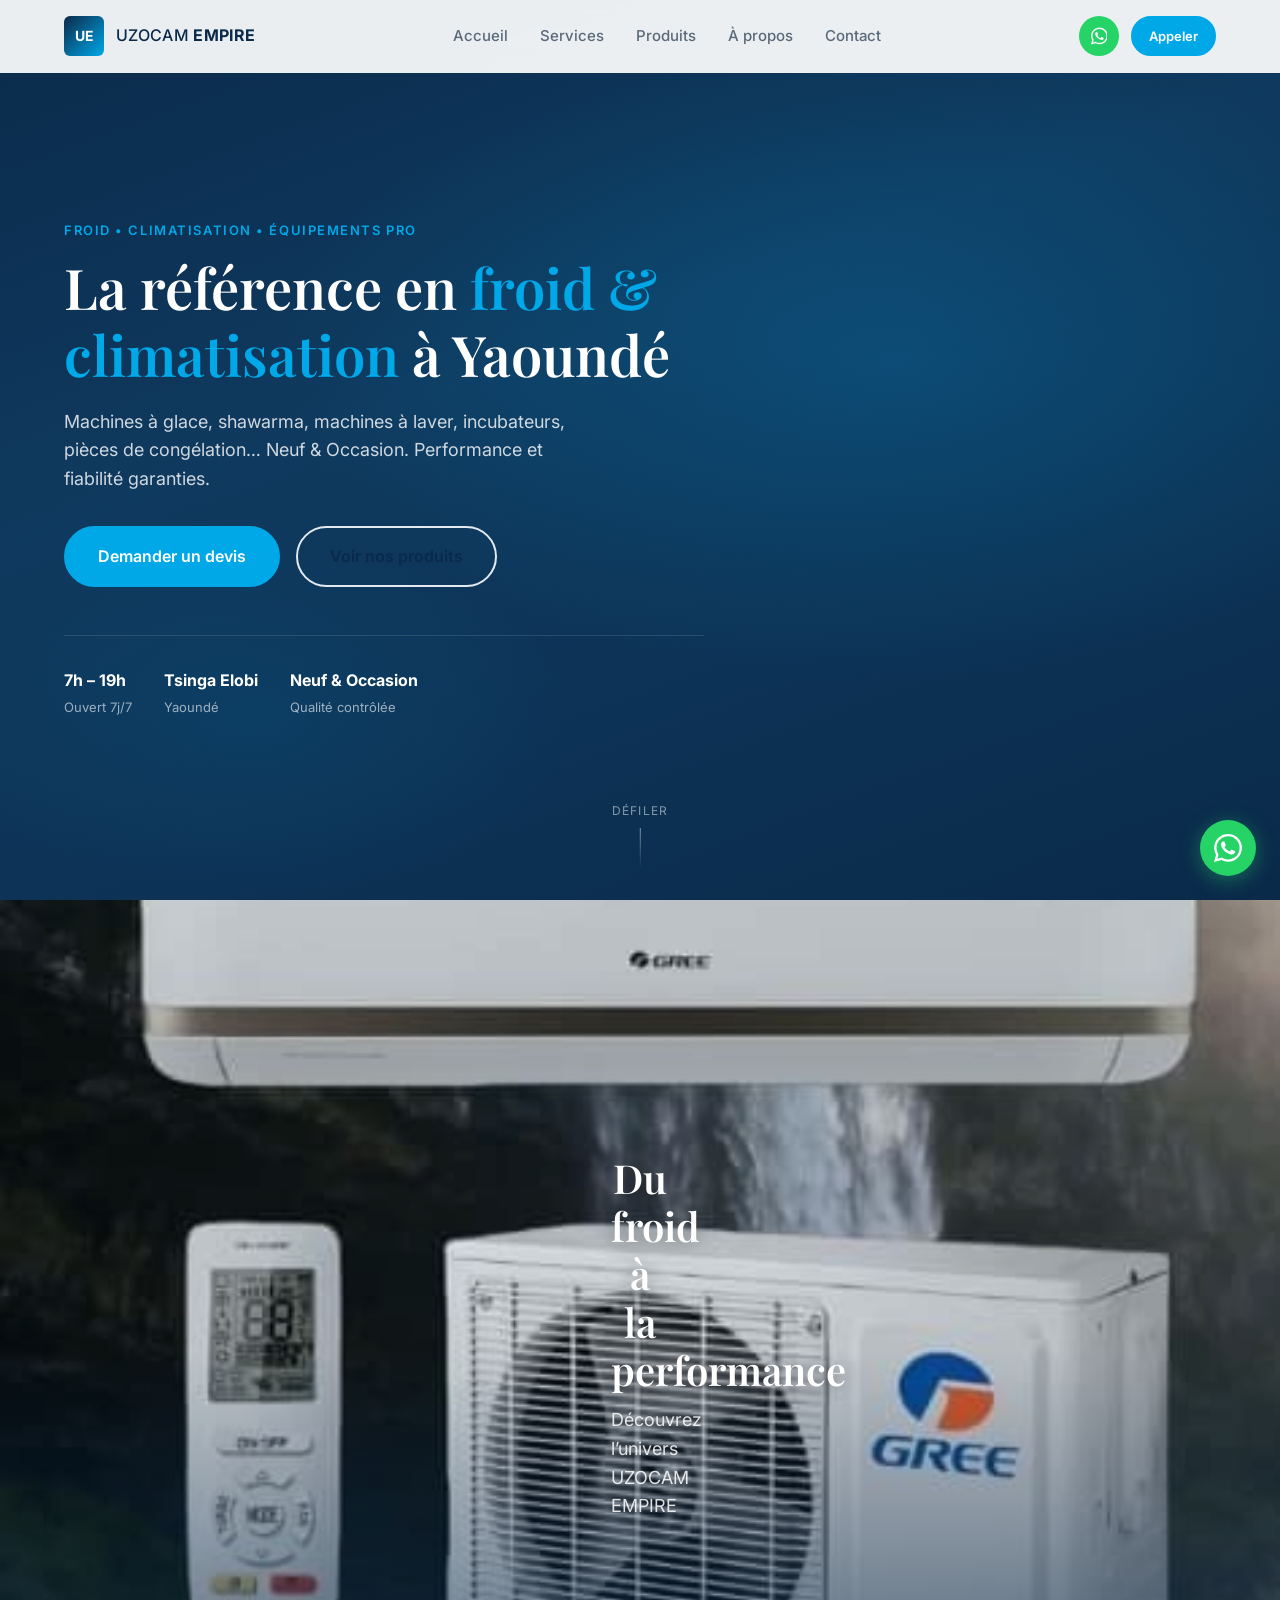
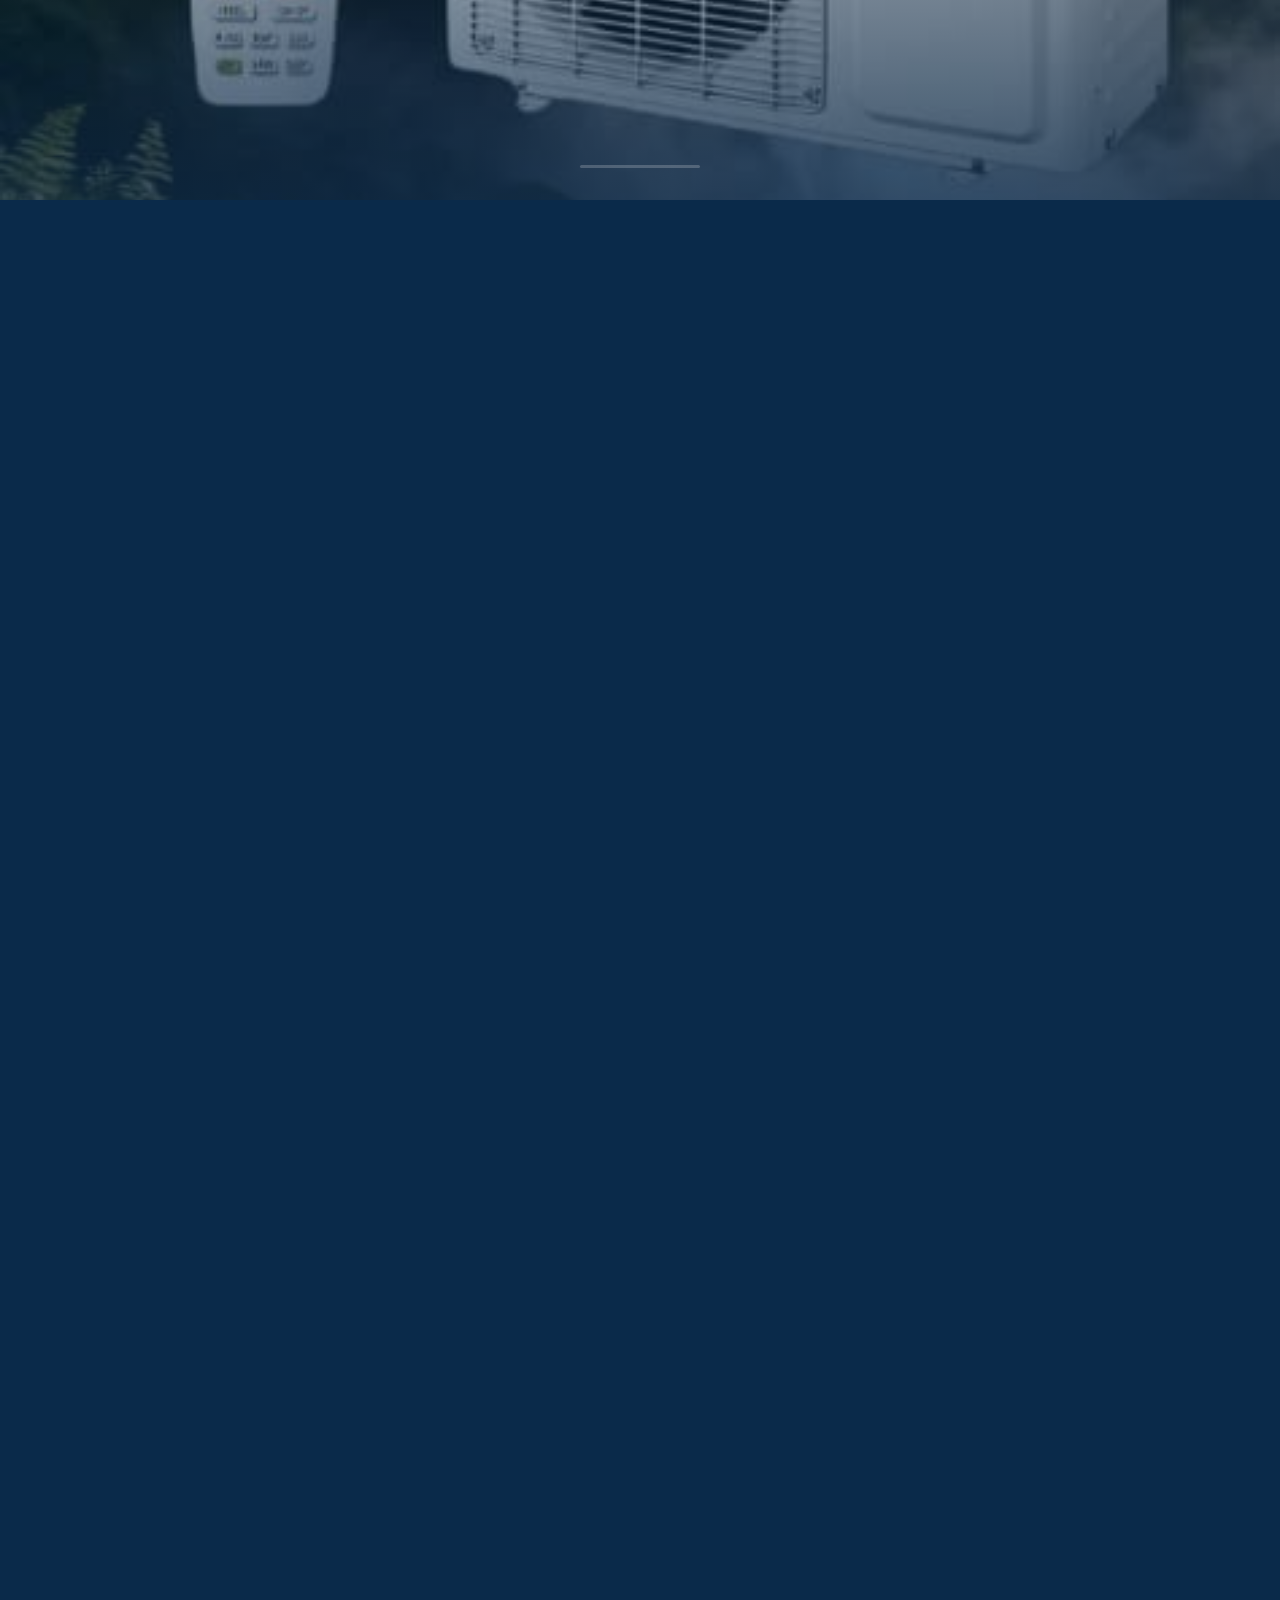
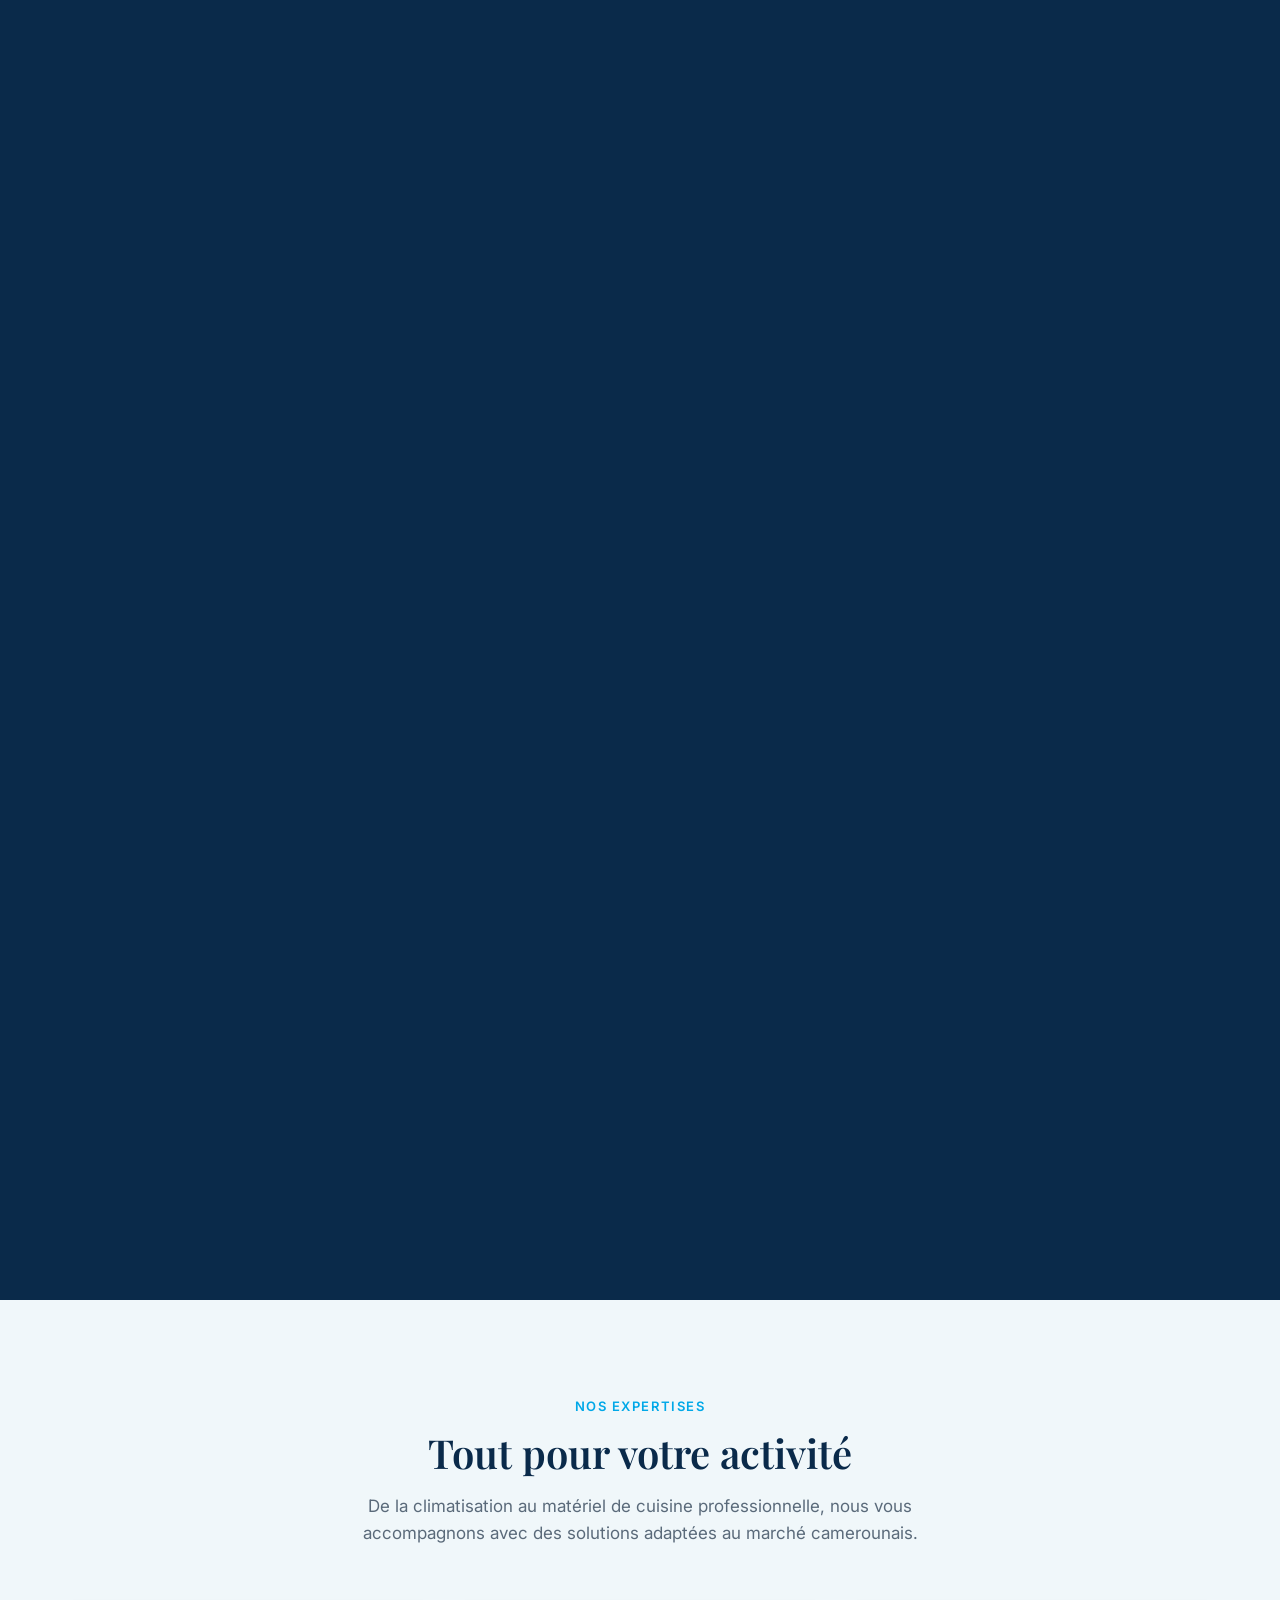
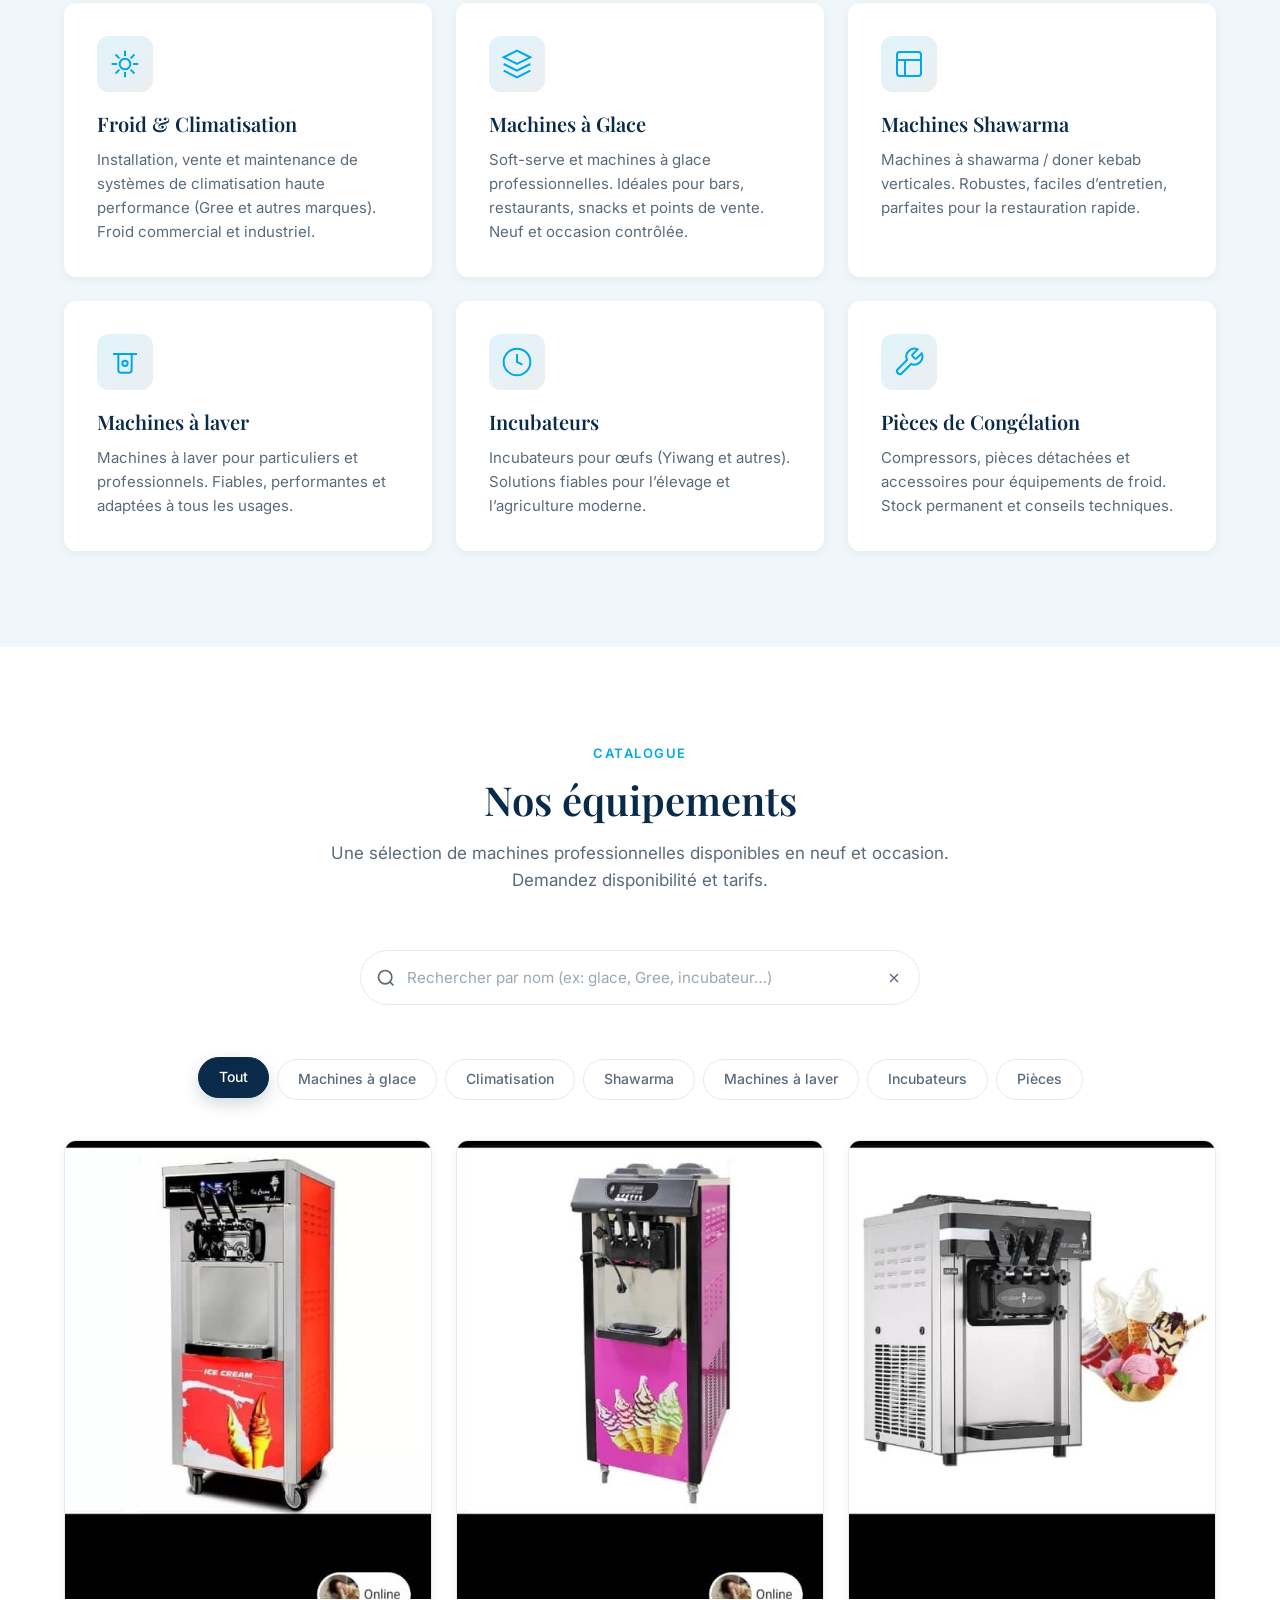
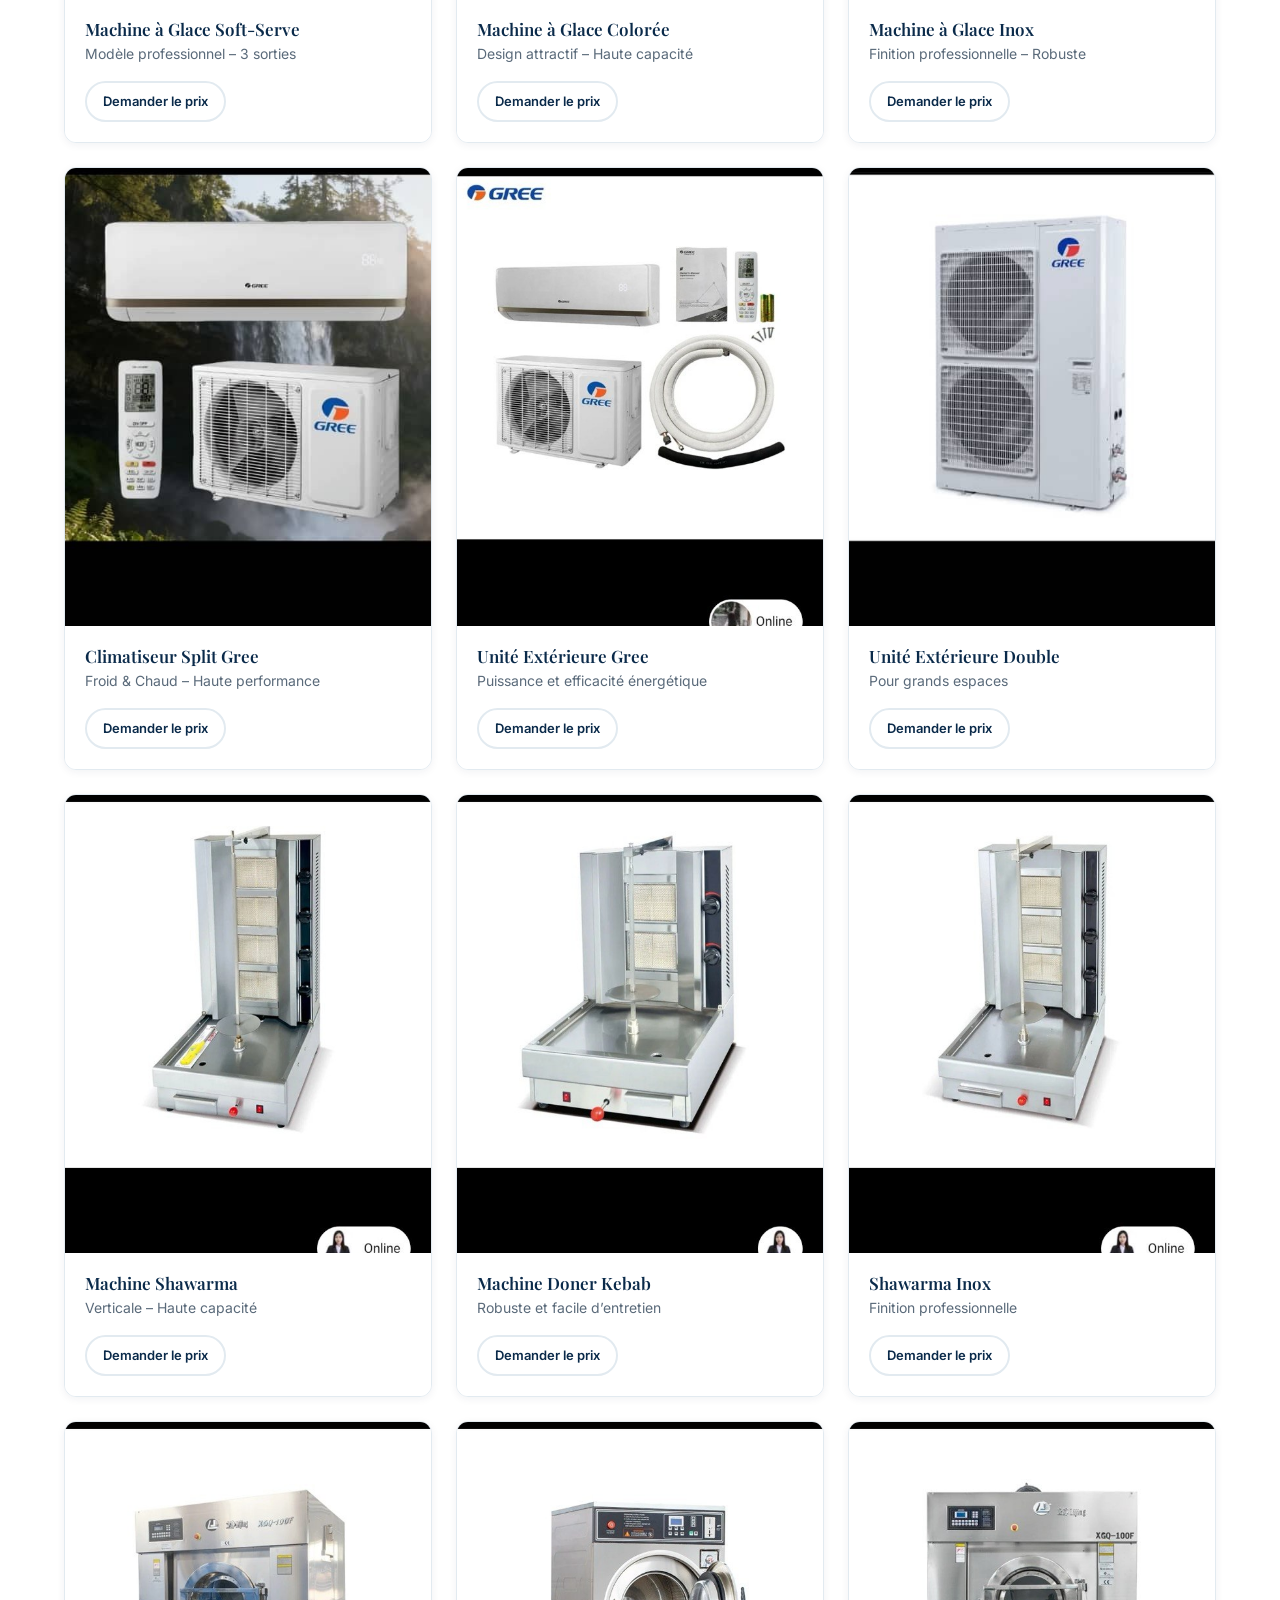
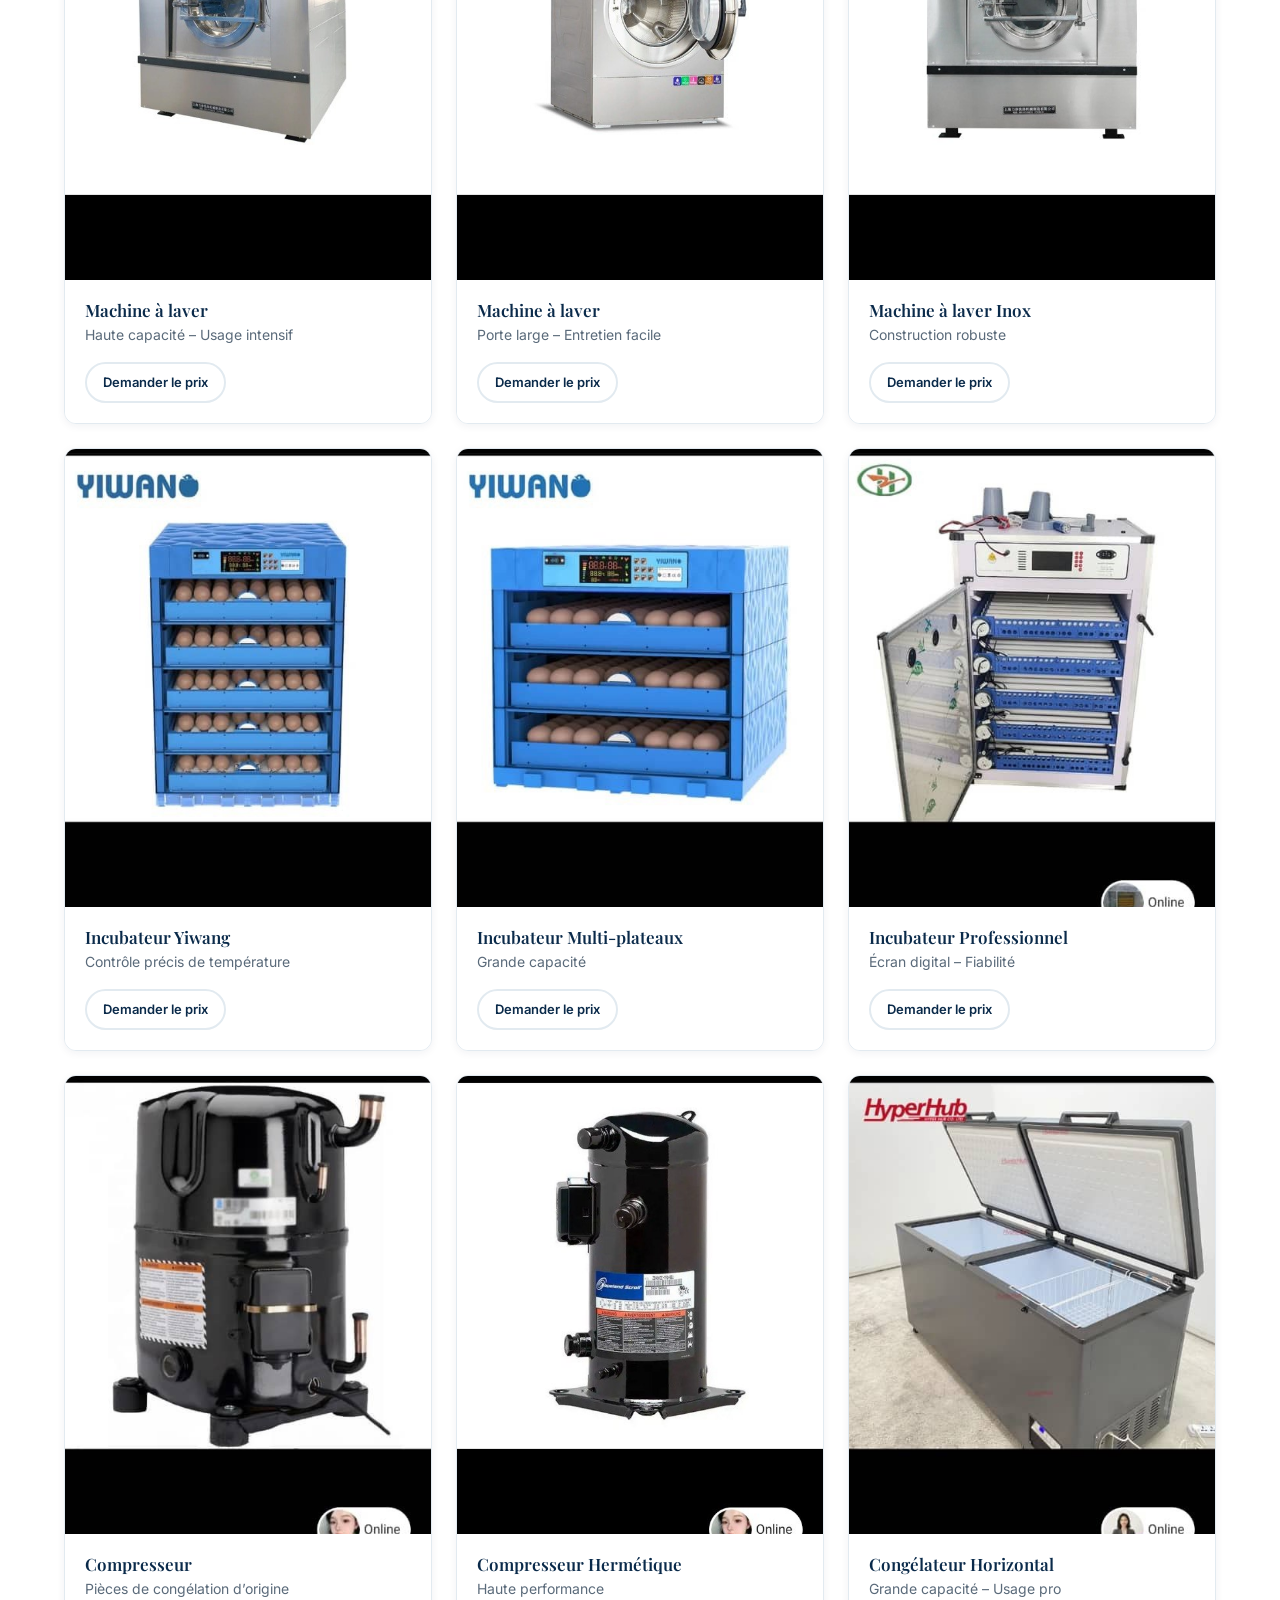
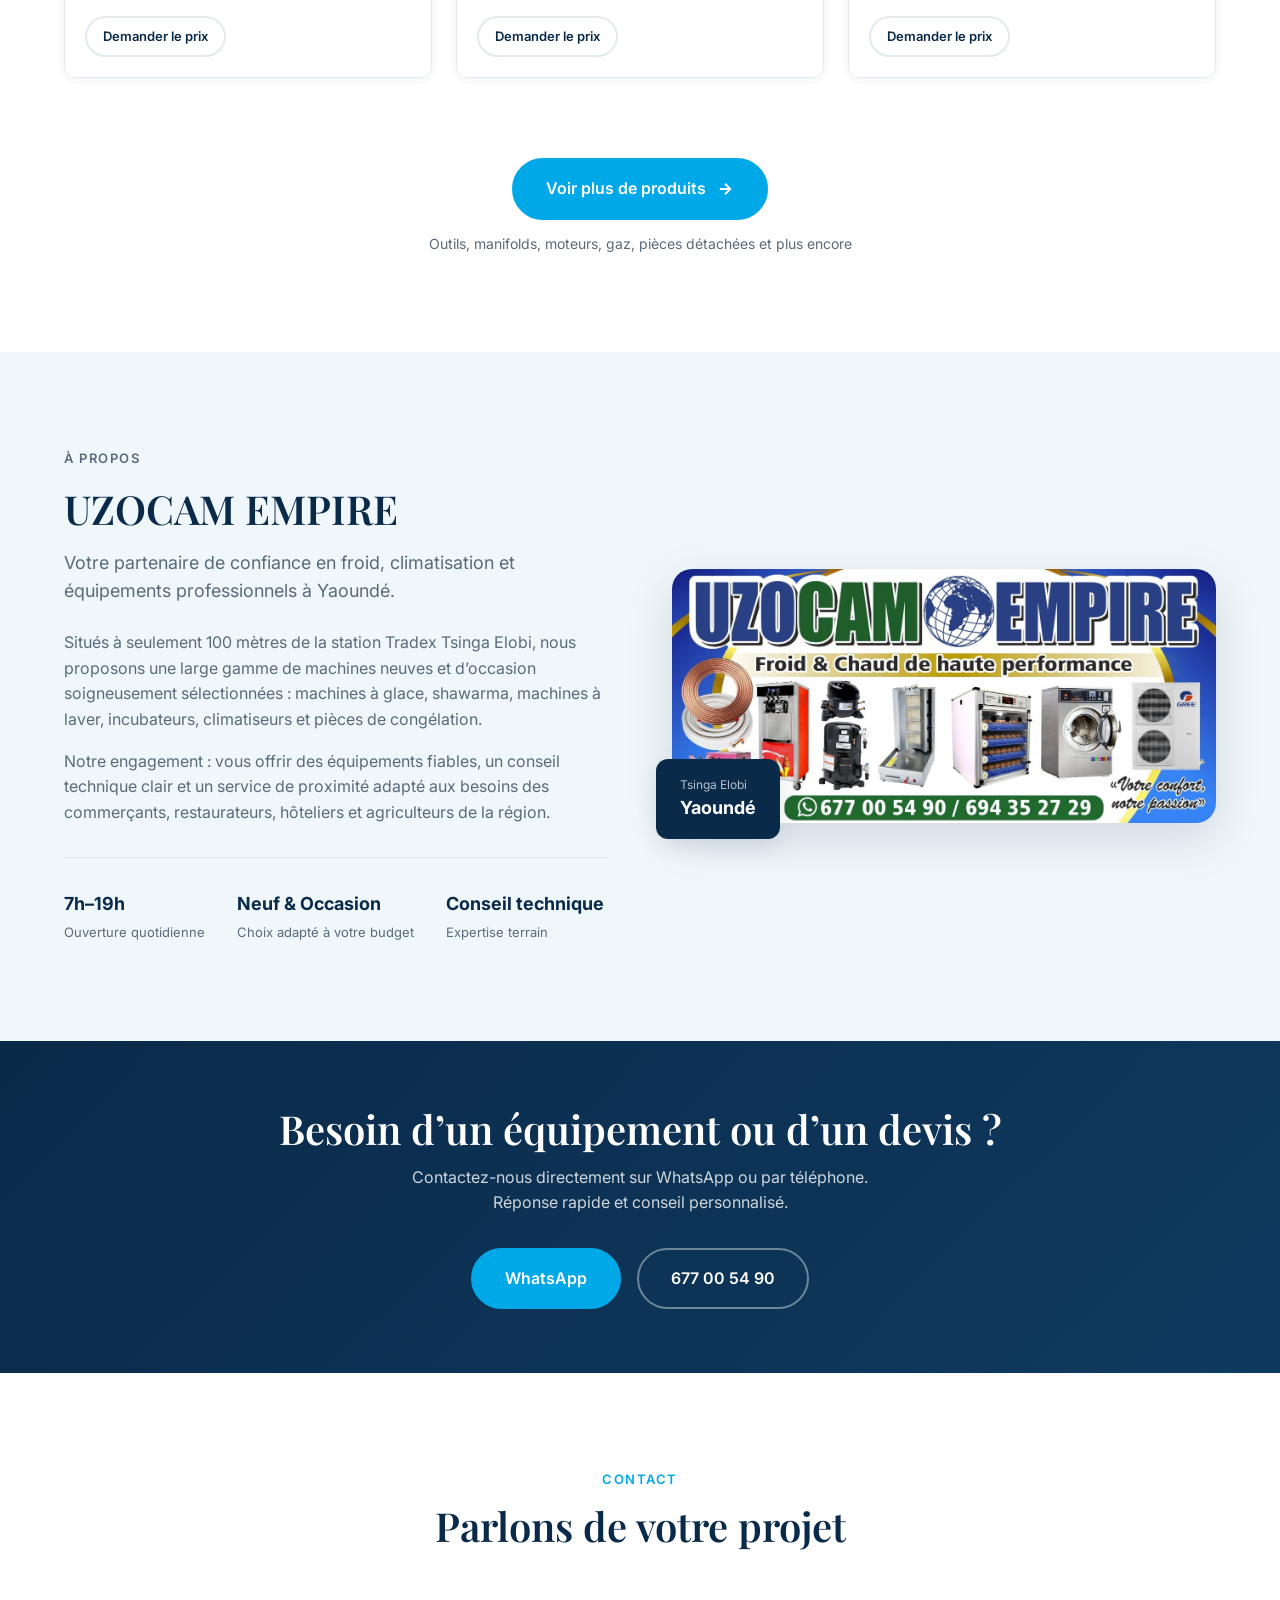
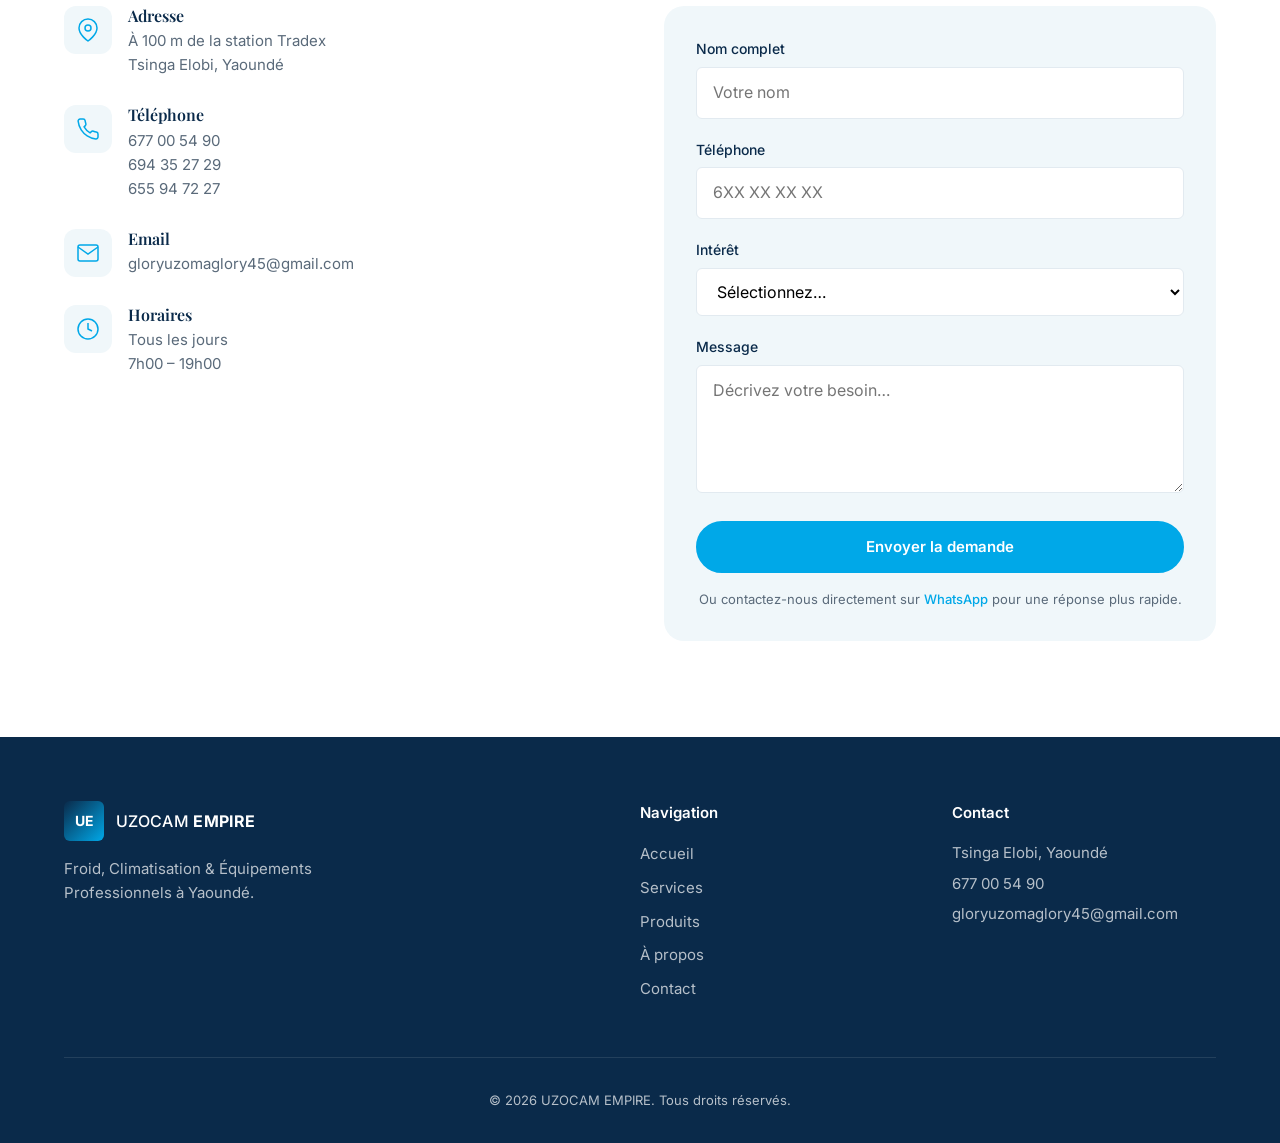
==== commit 7cf8487c: "ajout de nouveau produits" ====
--- a/index.html
+++ b/index.html
@@ -4,8 +4,8 @@
   <meta charset="UTF-8">
   <meta name="viewport" content="width=device-width, initial-scale=1.0">
   <title>UZOCAM EMPIRE | Froid, Climatisation & Équipements Professionnels – Yaoundé</title>
-  <meta name="description" content="UZOCAM EMPIRE – Spécialiste Froid & Climatisation à Yaoundé. Vente de machines à glace, shawarma, lave-linge industrielles, incubateurs, pièces de congélation. Neuf & Occasion. Contactez-nous.">
-  <meta name="keywords" content="froid, climatisation, machine à glace, shawarma, incubateur, lave linge industriel, Yaoundé, Cameroun, UZOCAM EMPIRE">
+  <meta name="description" content="UZOCAM EMPIRE – Spécialiste Froid & Climatisation à Yaoundé. Vente de machines à glace, shawarma, machines à laver, incubateurs, pièces de congélation. Neuf & Occasion. Contactez-nous.">
+  <meta name="keywords" content="froid, climatisation, machine à glace, shawarma, incubateur, machine à laver, Yaoundé, Cameroun, UZOCAM EMPIRE">
   <meta name="author" content="UZOCAM EMPIRE">
   <meta name="robots" content="index, follow">
   <link rel="canonical" href="https://uzocamempire.cm/">
@@ -62,7 +62,7 @@
         <ul>
           <li><a href="#accueil">Accueil</a></li>
           <li><a href="#services">Services</a></li>
-          <li><a href="#produits">Produits</a></li>
+          <li><a href="produits.html">Produits</a></li>
           <li><a href="#apropos">À propos</a></li>
           <li><a href="#contact">Contact</a></li>
         </ul>
@@ -89,7 +89,7 @@
         <div class="hero-text">
           <p class="eyebrow">Froid • Climatisation • Équipements Pro</p>
           <h1>La référence en <span>froid & climatisation</span> à Yaoundé</h1>
-          <p class="hero-sub">Machines à glace, shawarma, lave-linge industrielles, incubateurs, pièces de congélation… Neuf & Occasion. Performance et fiabilité garanties.</p>
+          <p class="hero-sub">Machines à glace, shawarma, machines à laver, incubateurs, pièces de congélation… Neuf & Occasion. Performance et fiabilité garanties.</p>
           <div class="hero-cta">
             <a href="https://wa.me/237677005490?text=Bonjour%20UZOCAM%20EMPIRE%2C%20je%20souhaite%20des%20informations" class="btn btn-primary btn-lg" target="_blank" rel="noopener">
               Demander un devis
@@ -184,8 +184,8 @@
             <div class="service-icon">
               <svg width="32" height="32" viewBox="0 0 24 24" fill="none" stroke="currentColor" stroke-width="1.5"><path d="M3 6h18M7 6v12a2 2 0 002 2h6a2 2 0 002-2V6"/><circle cx="12" cy="13" r="2"/></svg>
             </div>
-            <h3>Lave-linge Industriels</h3>
-            <p>Machines à laver professionnelles pour hôtels, laveries, résidences et entreprises. Haute capacité et durabilité.</p>
+            <h3>Machines à laver</h3>
+            <p>Machines à laver pour particuliers et professionnels. Fiables, performantes et adaptées à tous les usages.</p>
           </article>
           <article class="service-card">
             <div class="service-icon">
@@ -214,12 +214,23 @@
           <p class="section-desc">Une sélection de machines professionnelles disponibles en neuf et occasion. Demandez disponibilité et tarifs.</p>
         </div>
 
+        <div class="search-bar-wrap">
+          <div class="search-bar">
+            <svg class="search-icon" width="20" height="20" viewBox="0 0 24 24" fill="none" stroke="currentColor" stroke-width="2"><circle cx="11" cy="11" r="8"/><path d="M21 21l-4.35-4.35"/></svg>
+            <input type="search" id="productSearch" placeholder="Rechercher par nom (ex: glace, Gree, incubateur…)" aria-label="Rechercher un produit" autocomplete="off">
+            <button type="button" class="search-clear" id="searchClear" aria-label="Effacer la recherche" hidden>
+              <svg width="16" height="16" viewBox="0 0 24 24" fill="none" stroke="currentColor" stroke-width="2"><path d="M18 6L6 18M6 6l12 12"/></svg>
+            </button>
+          </div>
+          <p class="search-count" id="searchCount" aria-live="polite"></p>
+        </div>
+
         <div class="filter-bar" role="tablist" aria-label="Filtrer les produits">
           <button class="filter-btn active" data-filter="all" role="tab" aria-selected="true">Tout</button>
           <button class="filter-btn" data-filter="glace" role="tab">Machines à glace</button>
           <button class="filter-btn" data-filter="clim" role="tab">Climatisation</button>
           <button class="filter-btn" data-filter="shawarma" role="tab">Shawarma</button>
-          <button class="filter-btn" data-filter="lave" role="tab">Lave-linge</button>
+          <button class="filter-btn" data-filter="lave" role="tab">Machines à laver</button>
           <button class="filter-btn" data-filter="incub" role="tab">Incubateurs</button>
           <button class="filter-btn" data-filter="pieces" role="tab">Pièces</button>
         </div>
@@ -321,35 +332,35 @@
             </div>
           </article>
 
-          <!-- Lave-linge -->
+          <!-- Machines à laver -->
           <article class="product-card" data-category="lave">
             <div class="product-img">
-              <img src="assets/images/lave1.jpg" alt="Lave-linge industriel à chargement frontal" loading="lazy" width="400" height="500">
-            </div>
-            <div class="product-info">
-              <h3>Lave-linge Industriel</h3>
+              <img src="assets/images/lave1.jpg" alt="Machine à laver à chargement frontal" loading="lazy" width="400" height="500">
+            </div>
+            <div class="product-info">
+              <h3>Machine à laver</h3>
               <p>Haute capacité – Usage intensif</p>
-              <a href="https://wa.me/237677005490?text=Je%20suis%20intéressé%20par%20un%20lave-linge%20industriel" class="btn btn-sm btn-outline" target="_blank" rel="noopener">Demander le prix</a>
+              <a href="https://wa.me/237677005490?text=Je%20suis%20intéressé%20par%20une%20machine%20à%20laver" class="btn btn-sm btn-outline" target="_blank" rel="noopener">Demander le prix</a>
             </div>
           </article>
           <article class="product-card" data-category="lave">
             <div class="product-img">
-              <img src="assets/images/lave2.jpg" alt="Lave-linge professionnel porte ouverte" loading="lazy" width="400" height="500">
-            </div>
-            <div class="product-info">
-              <h3>Lave-linge Professionnel</h3>
+              <img src="assets/images/lave2.jpg" alt="Machine à laver porte ouverte" loading="lazy" width="400" height="500">
+            </div>
+            <div class="product-info">
+              <h3>Machine à laver</h3>
               <p>Porte large – Entretien facile</p>
-              <a href="https://wa.me/237677005490?text=Je%20suis%20intéressé%20par%20un%20lave-linge%20industriel" class="btn btn-sm btn-outline" target="_blank" rel="noopener">Demander le prix</a>
+              <a href="https://wa.me/237677005490?text=Je%20suis%20intéressé%20par%20une%20machine%20à%20laver" class="btn btn-sm btn-outline" target="_blank" rel="noopener">Demander le prix</a>
             </div>
           </article>
           <article class="product-card" data-category="lave">
             <div class="product-img">
-              <img src="assets/images/lave3.jpg" alt="Lave-linge industriel inox" loading="lazy" width="400" height="500">
-            </div>
-            <div class="product-info">
-              <h3>Lave-linge Inox</h3>
+              <img src="assets/images/lave3.jpg" alt="Machine à laver inox" loading="lazy" width="400" height="500">
+            </div>
+            <div class="product-info">
+              <h3>Machine à laver Inox</h3>
               <p>Construction robuste</p>
-              <a href="https://wa.me/237677005490?text=Je%20suis%20intéressé%20par%20un%20lave-linge%20industriel" class="btn btn-sm btn-outline" target="_blank" rel="noopener">Demander le prix</a>
+              <a href="https://wa.me/237677005490?text=Je%20suis%20intéressé%20par%20une%20machine%20à%20laver" class="btn btn-sm btn-outline" target="_blank" rel="noopener">Demander le prix</a>
             </div>
           </article>
 
@@ -416,6 +427,14 @@
               <a href="https://wa.me/237677005490?text=Je%20suis%20intéressé%20par%20un%20congélateur" class="btn btn-sm btn-outline" target="_blank" rel="noopener">Demander le prix</a>
             </div>
           </article>
+        </div>
+
+        <div class="see-more-wrap">
+          <a href="produits.html" class="btn btn-primary btn-lg see-more-btn">
+            Voir plus de produits
+            <svg width="18" height="18" viewBox="0 0 24 24" fill="none" stroke="currentColor" stroke-width="2.5"><path d="M5 12h14M12 5l7 7-7 7"/></svg>
+          </a>
+          <p class="see-more-note">Outils, manifolds, moteurs, gaz, pièces détachées et plus encore</p>
         </div>
       </div>
     </section>
@@ -427,7 +446,7 @@
           <p class="eyebrow">À propos</p>
           <h2>UZOCAM EMPIRE</h2>
           <p class="lead">Votre partenaire de confiance en froid, climatisation et équipements professionnels à Yaoundé.</p>
-          <p>Situés à seulement 100 mètres de la station Tradex Tsinga Elobi, nous proposons une large gamme de machines neuves et d’occasion soigneusement sélectionnées : machines à glace, shawarma, lave-linge industriels, incubateurs, climatiseurs et pièces de congélation.</p>
+          <p>Situés à seulement 100 mètres de la station Tradex Tsinga Elobi, nous proposons une large gamme de machines neuves et d’occasion soigneusement sélectionnées : machines à glace, shawarma, machines à laver, incubateurs, climatiseurs et pièces de congélation.</p>
           <p>Notre engagement : vous offrir des équipements fiables, un conseil technique clair et un service de proximité adapté aux besoins des commerçants, restaurateurs, hôteliers et agriculteurs de la région.</p>
           <div class="about-stats">
             <div class="stat">
@@ -535,7 +554,7 @@
                   <option value="glace">Machine à glace</option>
                   <option value="clim">Climatisation</option>
                   <option value="shawarma">Machine shawarma</option>
-                  <option value="lave">Lave-linge industriel</option>
+                  <option value="lave">Machine à laver</option>
                   <option value="incub">Incubateur</option>
                   <option value="pieces">Pièces de congélation</option>
                   <option value="autre">Autre</option>
@@ -570,7 +589,7 @@
           <ul>
             <li><a href="#accueil">Accueil</a></li>
             <li><a href="#services">Services</a></li>
-            <li><a href="#produits">Produits</a></li>
+            <li><a href="produits.html">Produits</a></li>
             <li><a href="#apropos">À propos</a></li>
             <li><a href="#contact">Contact</a></li>
           </ul>
--- a/assets/css/styles.css
+++ b/assets/css/styles.css
@@ -419,6 +419,24 @@
   .cinematic-progress { display: none; }
 }
 
+/* ========== SCROLL REVEAL ========== */
+.reveal {
+  opacity: 0;
+  transform: translateY(40px);
+  transition: opacity 0.7s cubic-bezier(0.22, 1, 0.36, 1),
+              transform 0.7s cubic-bezier(0.22, 1, 0.36, 1);
+}
+.reveal.visible {
+  opacity: 1;
+  transform: translateY(0);
+}
+.reveal-delay-1 { transition-delay: 0.1s; }
+.reveal-delay-2 { transition-delay: 0.2s; }
+.reveal-delay-3 { transition-delay: 0.3s; }
+.reveal-delay-4 { transition-delay: 0.4s; }
+.reveal-delay-5 { transition-delay: 0.5s; }
+.reveal-delay-6 { transition-delay: 0.6s; }
+
 /* Services */
 .services {
   padding: var(--space-2xl) 0;
@@ -434,14 +452,39 @@
   padding: 2rem;
   border-radius: var(--radius-md);
   box-shadow: var(--shadow-sm);
-  transition: all var(--duration) var(--ease);
   border: 1px solid transparent;
+  position: relative;
+  overflow: hidden;
+  transition: transform 0.45s cubic-bezier(0.22, 1, 0.36, 1),
+              box-shadow 0.45s cubic-bezier(0.22, 1, 0.36, 1),
+              border-color 0.35s ease;
+}
+.service-card::before {
+  content: '';
+  position: absolute;
+  top: 0; left: 0; right: 0;
+  height: 3px;
+  background: linear-gradient(90deg, var(--color-accent), var(--color-primary));
+  transform: scaleX(0);
+  transform-origin: left;
+  transition: transform 0.45s cubic-bezier(0.22, 1, 0.36, 1);
+}
+.service-card::after {
+  content: '';
+  position: absolute;
+  inset: 0;
+  background: radial-gradient(circle at top right, rgba(0,168,232,0.06), transparent 60%);
+  opacity: 0;
+  transition: opacity 0.4s ease;
+  pointer-events: none;
 }
 .service-card:hover {
-  transform: translateY(-4px);
-  box-shadow: var(--shadow-md);
-  border-color: rgba(0,168,232,0.2);
-}
+  transform: translateY(-10px) scale(1.02);
+  box-shadow: 0 20px 50px rgba(10, 42, 74, 0.15);
+  border-color: rgba(0,168,232,0.25);
+}
+.service-card:hover::before { transform: scaleX(1); }
+.service-card:hover::after { opacity: 1; }
 .service-icon {
   width: 56px; height: 56px;
   background: linear-gradient(135deg, rgba(0,168,232,0.12), rgba(10,42,74,0.08));
@@ -449,11 +492,24 @@
   display: flex; align-items: center; justify-content: center;
   color: var(--color-accent);
   margin-bottom: 1.25rem;
-}
-.service-card h3 { margin-bottom: 0.75rem; }
+  transition: transform 0.45s cubic-bezier(0.22, 1, 0.36, 1),
+              background 0.35s ease,
+              color 0.35s ease;
+}
+.service-card:hover .service-icon {
+  transform: scale(1.12) rotate(-6deg);
+  background: linear-gradient(135deg, var(--color-accent), var(--color-primary));
+  color: white;
+}
+.service-card h3 {
+  margin-bottom: 0.75rem;
+  transition: color 0.3s ease;
+}
+.service-card:hover h3 { color: var(--color-accent); }
 .service-card p {
   color: var(--color-text-muted);
   font-size: 0.9375rem;
+  transition: color 0.3s ease;
 }
 
 /* Products */
@@ -476,12 +532,14 @@
   font-weight: 500;
   color: var(--color-text-muted);
   cursor: pointer;
-  transition: all var(--duration);
+  transition: all 0.3s cubic-bezier(0.22, 1, 0.36, 1);
 }
 .filter-btn:hover, .filter-btn.active {
   background: var(--color-primary);
   color: white;
   border-color: var(--color-primary);
+  transform: translateY(-2px);
+  box-shadow: 0 6px 16px rgba(10, 42, 74, 0.18);
 }
 .products-grid {
   display: grid;
@@ -493,39 +551,90 @@
   border-radius: var(--radius-md);
   overflow: hidden;
   box-shadow: var(--shadow-sm);
-  transition: all var(--duration) var(--ease);
   border: 1px solid var(--color-border);
+  position: relative;
+  transition: transform 0.5s cubic-bezier(0.22, 1, 0.36, 1),
+              box-shadow 0.5s cubic-bezier(0.22, 1, 0.36, 1),
+              border-color 0.35s ease;
 }
 .product-card:hover {
-  transform: translateY(-6px);
-  box-shadow: var(--shadow-lg);
+  transform: translateY(-12px) scale(1.015);
+  box-shadow: 0 24px 48px rgba(10, 42, 74, 0.16);
+  border-color: rgba(0,168,232,0.3);
 }
 .product-card.hidden { display: none; }
 .product-img {
   aspect-ratio: 4/5;
   overflow: hidden;
   background: var(--color-ice);
-}
+  position: relative;
+}
+.product-img::after {
+  content: '';
+  position: absolute;
+  inset: 0;
+  background: linear-gradient(to top, rgba(10,42,74,0.35) 0%, transparent 50%);
+  opacity: 0;
+  transition: opacity 0.4s ease;
+  pointer-events: none;
+}
+.product-card:hover .product-img::after { opacity: 1; }
 .product-img img {
   width: 100%;
   height: 100%;
   object-fit: cover;
-  transition: transform 0.5s var(--ease);
+  transition: transform 0.7s cubic-bezier(0.22, 1, 0.36, 1),
+              filter 0.5s ease;
 }
 .product-card:hover .product-img img {
-  transform: scale(1.05);
+  transform: scale(1.12);
+  filter: brightness(1.05) saturate(1.1);
 }
 .product-info {
   padding: 1.25rem;
+  position: relative;
+  z-index: 1;
+  background: white;
+  transition: background 0.3s ease;
+}
+.product-card:hover .product-info {
+  background: linear-gradient(to bottom, white, #F0F7FA);
 }
 .product-info h3 {
   font-size: 1.0625rem;
   margin-bottom: 0.25rem;
+  transition: color 0.3s ease;
+}
+.product-card:hover .product-info h3 {
+  color: var(--color-accent);
 }
 .product-info p {
   font-size: 0.875rem;
   color: var(--color-text-muted);
   margin-bottom: 1rem;
+}
+.product-info .btn {
+  transition: transform 0.3s ease, box-shadow 0.3s ease;
+}
+.product-card:hover .product-info .btn {
+  transform: translateY(-2px);
+  box-shadow: 0 6px 16px rgba(0, 168, 232, 0.25);
+}
+
+/* Stagger animation for cards entering viewport */
+@keyframes cardPop {
+  from {
+    opacity: 0;
+    transform: translateY(30px) scale(0.96);
+  }
+  to {
+    opacity: 1;
+    transform: translateY(0) scale(1);
+  }
+}
+.service-card.animate-in,
+.product-card.animate-in {
+  animation: cardPop 0.6s cubic-bezier(0.22, 1, 0.36, 1) both;
 }
 
 /* About */
@@ -790,3 +899,122 @@
   .filter-bar { gap: 0.35rem; }
   .filter-btn { padding: 0.4rem 0.9rem; font-size: 0.8125rem; }
 }
+
+/* See more button */
+.see-more-wrap {
+  text-align: center;
+  margin-top: 3rem;
+  padding-top: 2rem;
+}
+.see-more-btn {
+  display: inline-flex;
+  align-items: center;
+  gap: 0.6rem;
+}
+.see-more-btn svg {
+  transition: transform 0.3s ease;
+}
+.see-more-btn:hover svg {
+  transform: translateX(4px);
+}
+.see-more-note {
+  margin-top: 0.85rem;
+  font-size: 0.875rem;
+  color: var(--color-text-muted);
+}
+
+/* Products page specific */
+.page-hero {
+  background: linear-gradient(160deg, #0A2A4A 0%, #0F3A5F 100%);
+  color: white;
+  padding: 140px 0 60px;
+  text-align: center;
+}
+.page-hero h1 {
+  color: white;
+  margin-bottom: 0.75rem;
+}
+.page-hero p {
+  color: rgba(255,255,255,0.8);
+  max-width: 520px;
+  margin: 0 auto;
+}
+.products-page {
+  padding: var(--space-xl) 0 var(--space-2xl);
+}
+.back-link {
+  display: inline-flex;
+  align-items: center;
+  gap: 0.4rem;
+  font-size: 0.9rem;
+  font-weight: 500;
+  color: var(--color-accent);
+  margin-bottom: 1.5rem;
+  transition: gap 0.3s ease;
+}
+.back-link:hover { gap: 0.7rem; }
+
+/* Search bar */
+.search-bar-wrap {
+  margin-bottom: 1.75rem;
+  max-width: 560px;
+  margin-left: auto;
+  margin-right: auto;
+}
+.search-bar {
+  position: relative;
+  display: flex;
+  align-items: center;
+}
+.search-icon {
+  position: absolute;
+  left: 1rem;
+  color: var(--color-text-muted);
+  pointer-events: none;
+}
+.search-bar input[type="search"] {
+  width: 100%;
+  padding: 0.9rem 2.75rem 0.9rem 2.85rem;
+  border: 1.5px solid var(--color-border);
+  border-radius: var(--radius-full);
+  background: white;
+  font-size: 0.95rem;
+  color: var(--color-text);
+  transition: border-color 0.25s ease, box-shadow 0.25s ease;
+}
+.search-bar input[type="search"]::placeholder {
+  color: #9aa8b5;
+}
+.search-bar input[type="search"]:focus {
+  outline: none;
+  border-color: var(--color-accent);
+  box-shadow: 0 0 0 4px rgba(0, 168, 232, 0.15);
+}
+.search-bar input[type="search"]::-webkit-search-cancel-button {
+  display: none;
+}
+.search-clear {
+  position: absolute;
+  right: 0.75rem;
+  background: none;
+  border: none;
+  padding: 0.35rem;
+  cursor: pointer;
+  color: var(--color-text-muted);
+  border-radius: 50%;
+  display: flex;
+  align-items: center;
+  justify-content: center;
+  transition: color 0.2s, background 0.2s;
+}
+.search-clear:hover {
+  color: var(--color-primary);
+  background: var(--color-ice);
+}
+.search-count {
+  margin-top: 0.6rem;
+  font-size: 0.85rem;
+  color: var(--color-text-muted);
+  text-align: center;
+  min-height: 1.2em;
+}
